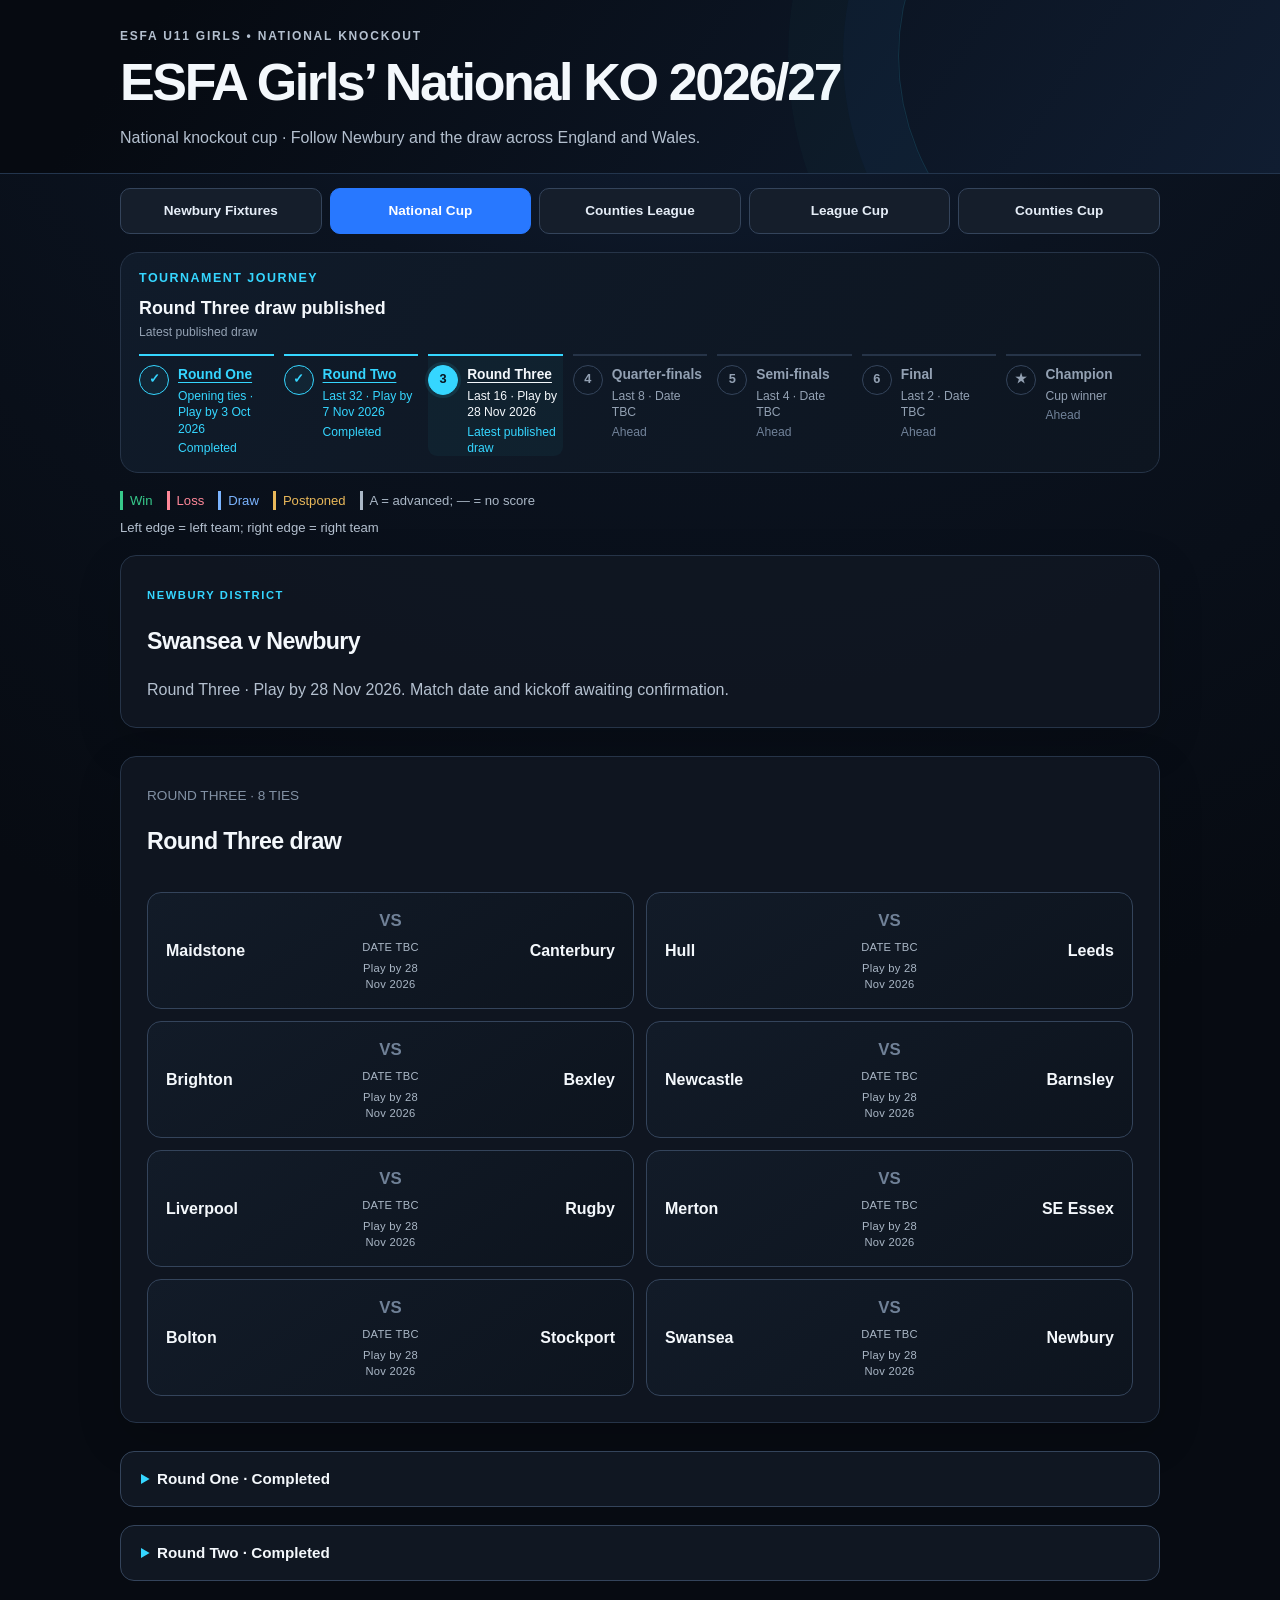
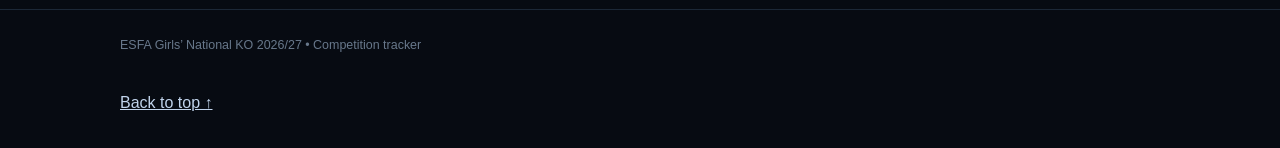
==== national-ko/index.html @ cac05b3e "Simplify competition navigation and prioritise current Newbury matches" ====
<!doctype html>
<html lang="en"><head><meta charset="utf-8"><meta name="viewport" content="width=device-width,initial-scale=1">
<title>ESFA Girls’ National KO 2026/27 — Competition Tracker</title><link rel="stylesheet" href="../styles.css?v=20261121-matched-score-font"><style>
.round-fixture{display:block!important}
.round-fixture .match-teams{display:grid;grid-template-columns:1fr 74px 1fr;align-items:center;gap:8px;min-height:64px}
.round-fixture .mid small{display:block}
.round-fixture .match-date{margin-top:5px;color:#93a1b3}
@media(max-width:700px){.round-fixture .match-teams{grid-template-columns:1fr 70px 1fr}}
</style>
<style>@media(max-width:650px){.competition-nav{grid-template-columns:repeat(2,minmax(0,1fr))!important}.competition-nav a{font-size:.78rem!important;padding:11px 5px!important}}</style><link rel="stylesheet" href="../competition-progress.css?v=20261121-highlight"><script defer src="../competition-progress.js?v=20261121-round-dates"></script><link rel="stylesheet" href="../match-outcomes.css?v=20261121-white-edges"><script src="../match-outcomes.js?v=20261121-white-edges"></script><link rel="stylesheet" href="../usability.css?v=20261121"><script defer src="../usability.js?v=20261121"></script></head>
<body id="top"><a class="skip-link" href="#main-content">Skip to content</a><header class="hero"><div class="wrap"><p class="eyebrow">ESFA U11 GIRLS • NATIONAL KNOCKOUT</p><h1>ESFA Girls’ National KO 2026/27</h1><p>National knockout cup · Follow Newbury and the draw across England and Wales.</p></div></header>
<nav class="competition-nav" aria-label="Main navigation"><a href="../newbury-fixtures/">Newbury Fixtures</a><a href="../national-ko/" aria-current="page">National Cup</a><a href="../southern-counties-league/">Counties League</a><a href="../southern-counties-league-cup/">League Cup</a><a href="../southern-counties-cup/">Counties Cup</a></nav>
<main class="wrap" id="main-content"><section class="competition-progress" data-competition-progress="national" data-progress-feed="../data.json" aria-label="Competition progress"><h2>Tournament journey</h2><p class="progress-summary">Loading…</p></section><div class="outcome-key" aria-label="Result colours"><span class="key-win">Win</span><span class="key-loss">Loss</span><span class="key-draw">Draw</span><span class="key-postponed">Postponed</span><span>A = advanced; — = no score</span><span class="key-explanation">Left edge = left team; right edge = right team</span></div><section class="model newbury-summary"><span class="kicker">NEWBURY DISTRICT</span><h2 id="newbury-national-match">Newbury’s cup route</h2><p id="newbury-national-detail">Loading the latest draw…</p></section><section id="round-3" class="model round-three"><div class="section-title"><div><span class="section-kicker">ROUND THREE · 8 TIES</span><h2>Round Three draw</h2></div></div><div id="round3" class="fixtures"></div></section><details class="archive-round" id="round-1"><summary>Round One · Completed</summary><section class="round-one model"><div class="section-title stacked-heading" style="display:flex;flex-direction:column;align-items:flex-start;justify-content:flex-start;gap:0;margin-bottom:18px"><span class="section-kicker" style="display:block;align-self:flex-start;padding:0;color:#35d6ff;font-size:.7rem;font-weight:800;letter-spacing:.14em;text-transform:uppercase;line-height:1.4">ROUND ONE · 13 TIES</span><h2 style="display:block;align-self:flex-start;text-align:left;width:100%;margin:8px 0 0;line-height:1.2">Round One fixtures & results</h2></div><div id="fixtures" class="fixtures"></div><div class="round-byes"><span class="kicker">ROUND ONE BYES</span><p><strong>19 teams</strong> received a Round One bye and progressed directly to Round Two.</p></div></section></details><details class="archive-round" id="round-2"><summary>Round Two · Completed</summary><section class="round-two model"><div class="section-title stacked-heading" style="display:flex;flex-direction:column;align-items:flex-start;justify-content:flex-start;gap:0;margin-bottom:18px"><span class="section-kicker" style="display:block;align-self:flex-start;padding:0;color:#35d6ff;font-size:.7rem;font-weight:800;letter-spacing:.14em;text-transform:uppercase;line-height:1.4">ROUND TWO · 16 TIES</span><h2 style="display:block;align-self:flex-start;text-align:left;width:100%;margin:8px 0 0;line-height:1.2">Round Two fixtures &amp; results</h2></div><div class="fixtures" id="round2"></div></section></details></main><footer><div class="wrap">ESFA Girls’ National KO 2026/27 • Competition tracker</div></footer><div class="wrap back-top"><a href="#top">Back to top ↑</a></div>
<script>
fetch('../data.json?v=20261121-awards').then(r=>{if(!r.ok)throw Error('Unable to load National KO data');return r.json()}).then(d=>{
 const f=document.getElementById('fixtures');
 const routeRounds=[{name:'Round Three',ties:d.round3,key:'round3'},{name:'Round Two',ties:d.round2,key:'round2'}];
 const route=routeRounds.map(round=>({...round,tie:round.ties.find(t=>t[1]==='Newbury'||t[2]==='Newbury')})).find(round=>round.tie);
 if(route){
  document.getElementById('newbury-national-match').textContent=route.tie[1]+' v '+route.tie[2];
  const deadline=d.round_dates?.[route.key]?.playBy;
  const date=deadline?new Intl.DateTimeFormat('en-GB',{day:'numeric',month:'short',year:'numeric',timeZone:'UTC'}).format(new Date(deadline+'T12:00:00Z')):null;
  document.getElementById('newbury-national-detail').textContent=route.name+(date?' · Play by '+date:'')+'. '+(route.tie[3]!==null||route.tie[5]?.winner?'Result shown below.':'Match date and kickoff awaiting confirmation.');
 }

 const advanceScore=(home,away,winner)=>'<strong class="score advancement-score" aria-label="'+winner+' advanced"><span class="'+(winner===home?'advanced-team':'no-score')+'">'+(winner===home?'A':'—')+'</span><span class="'+(winner===away?'advanced-team':'no-score')+'">'+(winner===away?'A':'—')+'</span></strong>';
 const awardLabel=(type,basis)=>basis==='assumed'||type==='assumed_awarded'?'ASSUMED AWARDED':type==='forfeit'?'FORFEIT':'AWARDED';
 d.fixtures.forEach(m=>{
 const card=document.createElement('div'),meta=m[6]??{},scored=m[4]==='Complete';
 card.className='fixture'+(scored||meta.winner?' complete':'');
 card.title=meta.winner?awardLabel(meta.resultType,meta.awardBasis):'';
 const outcome=MatchOutcome.classify(m[0],m[1],scored?m[2]:null,scored?m[3]:null,meta.winner);
 MatchOutcome.decorate(card,outcome);
 const status=scored?'FINAL':meta.winner?'':'RESULT PENDING';
 card.innerHTML=MatchOutcome.team(m[0],outcome.home,'home')+'<span class="mid">'+(meta.winner&&!scored?advanceScore(m[0],m[1],meta.winner):'<strong class="'+(scored?'score':'vs')+'">'+(scored?m[2]+'–'+m[3]:'VS')+'</strong>')+'<small>'+[m[5],status].filter(Boolean).join(' · ')+'</small></span>'+MatchOutcome.team(m[1],outcome.away,'away');
 f.appendChild(card);
 });

 const roundTwoLabels=Object.fromEntries(d.round2.map(([tie,home,away])=>[tie,'Winner of '+home+' v '+away]));
 function renderRound(id, ties) {
  const list=document.getElementById(id);
  for(const [tie,home,away,homeScore,awayScore, {winner,detail,resultType,awardBasis}={}] of ties){
   const card=document.createElement('div');
   const complete=homeScore!==null;
   const bye=away==='Bye';
   const status=complete?'FINAL':winner?'':bye?'BYE':detail&&id==='round2'?'RESULT PENDING':'DATE TBC';
   card.className='fixture round-fixture'+(complete||winner||bye?' complete':'');
   card.title=winner?awardLabel(resultType??'assumed_awarded',awardBasis):'';
   const outcome=MatchOutcome.classify(home,away,complete?homeScore:null,complete?awayScore:null,winner??(bye?home:null));
   MatchOutcome.decorate(card,outcome);
   card.innerHTML='<div class="match-teams">'+MatchOutcome.team(roundTwoLabels[home]??home,outcome.home,'home')+
    '<span class="mid">'+(!complete&&(winner||bye)?advanceScore(home,away,winner??home):'<strong class="'+(complete?'score':'vs')+'">'+(complete?homeScore+'–'+awayScore:'VS')+'</strong>')+'<small>'+status+'</small>'+(detail&&!winner&&!bye?'<small class="match-date">'+detail+'</small>':'')+'</span>'+
    MatchOutcome.team(roundTwoLabels[away]??away,outcome.away,'away')+'</div>'+
    '';
   list.appendChild(card);
  }
 }
 renderRound('round2',d.round2);
 renderRound('round3',d.round3);
}).catch(error=>{document.getElementById('round2').textContent=error.message});
</script></body></html>
---- styles.css ----
:root{--bg:#070b12;--panel:#101722;--panel2:#151e2b;--line:#263448;--text:#f4f8fc;--muted:#93a1b3;--blue:#2878ff;--cyan:#35d6ff;--green:#37c98b}*{box-sizing:border-box}html{scroll-behavior:smooth}body{margin:0;background:radial-gradient(circle at 55% -15%,#162a49 0,#0b1320 28%,var(--bg) 62%);color:var(--text);font-family:Inter,ui-sans-serif,-apple-system,BlinkMacSystemFont,"Segoe UI",Arial,sans-serif;line-height:1.45}.wrap{max-width:1080px;margin:auto;padding:0 20px}.hero{position:relative;overflow:hidden;background:linear-gradient(125deg,#060a11 12%,#101d31 100%);border-bottom:1px solid #23354d;padding:52px 0 46px}.hero:after{content:"";position:absolute;right:-110px;top:-190px;width:490px;height:490px;border:1px solid rgba(53,214,255,.15);border-radius:50%;box-shadow:0 0 0 55px rgba(40,120,255,.035),0 0 0 110px rgba(53,214,255,.018)}.eyebrow,.tag{color:var(--cyan);font-size:.76rem;font-weight:850;letter-spacing:.15em}.hero h1{max-width:820px;font-size:clamp(2.4rem,6.5vw,4.8rem);line-height:1.02;letter-spacing:-.045em;margin:.16em 0}.hero p{color:#b4c0cf;font-size:1.05rem;margin-bottom:0}main{padding-top:24px}section{margin:0 0 28px}.stat-strip{display:grid;grid-template-columns:repeat(4,1fr);background:linear-gradient(135deg,#111a27,#0c131d);border:1px solid var(--line);border-radius:15px;overflow:hidden;box-shadow:0 16px 45px rgba(0,0,0,.2)}.stat{padding:20px 22px;border-right:1px solid var(--line)}.stat:last-child{border-right:0}.stat strong{display:block;font-size:1.65rem;line-height:1;color:#fff;letter-spacing:-.035em}.stat span{display:block;margin-top:7px;color:#8291a4;font-size:.7rem;text-transform:uppercase;letter-spacing:.09em}.journey{background:rgba(16,23,34,.9);border:1px solid var(--line);border-radius:16px;padding:18px 20px;box-shadow:0 16px 45px rgba(0,0,0,.16)}.journey-head{display:flex;justify-content:space-between;align-items:center;margin-bottom:16px}.journey-head span{font-size:.7rem;letter-spacing:.14em;font-weight:800;color:var(--cyan)}.journey-head small{color:var(--muted)}.stages{display:flex;align-items:center;justify-content:space-between}.stages i{height:1px;background:#2b3a4e;flex:1;min-width:8px}.stage{text-align:center;color:#6f7f92;min-width:48px}.stage strong{display:grid;place-items:center;margin:auto;width:42px;height:42px;border:1px solid #304159;border-radius:50%;font-size:.92rem;background:#0a1019}.stage span{display:block;margin-top:6px;font-size:.67rem;text-transform:uppercase;letter-spacing:.05em}.stage.active strong{border-color:var(--cyan);color:#fff;background:rgba(40,120,255,.18);box-shadow:0 0 24px rgba(53,214,255,.13)}.stage.active span,.stage.trophy strong{color:var(--cyan)}.model,.sources{background:rgba(16,23,34,.92);border:1px solid var(--line);border-radius:16px;padding:26px;box-shadow:0 15px 40px rgba(0,0,0,.14)}.section-title{display:flex;align-items:end;justify-content:space-between;gap:16px}.section-title h2,.model h2,.sources h2{letter-spacing:-.025em}.section-title span{color:#8291a4;font-size:.85rem}.muted{color:#aab7c6;max-width:800px}.bars{display:grid;gap:7px;margin-top:22px}.bar{display:grid;grid-template-columns:28px minmax(125px,180px) 1fr 62px;gap:11px;align-items:center;font-size:.84rem;min-height:25px}.bar-rank{color:#647489;text-align:right;font-variant-numeric:tabular-nums}.bar-team{white-space:nowrap;overflow:hidden;text-overflow:ellipsis;font-weight:600}.track{height:12px;background:#202c3c;border-radius:999px;overflow:hidden}.fill{display:block!important;height:100%;background:linear-gradient(90deg,var(--blue),var(--cyan))!important;border-radius:999px;min-width:3px;box-shadow:0 0 12px rgba(53,214,255,.18)}.bar strong{text-align:right;font-variant-numeric:tabular-nums}.note{color:#7e8da0;font-size:.78rem;margin-top:18px;padding-top:14px;border-top:1px solid #233044}.fixtures{display:grid;grid-template-columns:repeat(2,minmax(0,1fr));gap:12px}.fixture{display:grid;grid-template-columns:1fr 74px 1fr;align-items:center;gap:8px;min-height:94px;padding:16px 18px;background:linear-gradient(145deg,#121b28,#0d141e);border:1px solid var(--line);border-radius:14px;transition:transform .2s,border-color .2s}.fixture:hover{transform:translateY(-2px);border-color:#3b526d}.fixture.complete{border-color:rgba(55,201,139,.55)}.team{font-weight:700;line-height:1.2}.team.away{text-align:right}.mid{text-align:center}.mid strong{display:block;color:var(--green);font-size:1.05rem}.mid small{display:block;margin-top:5px;color:#657589;font-size:.56rem;letter-spacing:.09em}.vs{color:#708197!important}.score{font-size:1.25rem!important}.table-wrap{overflow:auto;border:1px solid var(--line);border-radius:14px;background:#0d141e}table{border-collapse:collapse;width:100%;min-width:760px}th,td{padding:12px 14px;text-align:left;border-bottom:1px solid #1f2a39}th{background:#121b28;color:#8fa0b4;font-size:.68rem;text-transform:uppercase;letter-spacing:.08em;position:sticky;top:0}td{font-size:.86rem}tbody tr:hover{background:#121c29}td:last-child{font-variant-numeric:tabular-nums}.sources p{color:#a5b2c1;font-size:.9rem}.sources strong{color:#fff}footer{border-top:1px solid #1c2837;color:#68788b;padding:26px 0;margin-top:46px;font-size:.78rem}@media(max-width:700px){.wrap{padding:0 15px}.hero{padding:36px 0 32px}.hero h1{font-size:2.65rem}.hero p{font-size:.94rem}.stat-strip{grid-template-columns:repeat(2,1fr)}.stat{padding:16px 18px;border-bottom:1px solid var(--line)}.stat:nth-child(2){border-right:0}.stat:nth-child(3),.stat:nth-child(4){border-bottom:0}.stat strong{font-size:1.35rem}.journey{padding:15px 12px}.journey-head small{display:none}.stage{min-width:34px}.stage strong{width:34px;height:34px;font-size:.76rem}.stage span{font-size:.52rem}.stages i{min-width:3px}.model{padding:18px 14px}.bars{gap:9px}.bar{grid-template-columns:20px 88px minmax(70px,1fr) 50px;gap:6px;font-size:.72rem;min-height:22px}.track{height:10px}.fixtures{grid-template-columns:1fr}.fixture{min-height:86px;padding:14px 12px;grid-template-columns:1fr 66px 1fr}.section-title{align-items:flex-start}.section-title h2{margin-top:0;font-size:1.55rem}.section-title span{padding-top:5px;font-size:.72rem}.sources{padding:20px 17px}}.insight{background:linear-gradient(145deg,rgba(17,28,43,.96),rgba(12,19,29,.96));border:1px solid var(--line);border-radius:16px;padding:26px;box-shadow:0 15px 40px rgba(0,0,0,.14)}.insight-head{max-width:820px}.kicker{color:var(--cyan);font-size:.7rem;font-weight:800;letter-spacing:.14em}.insight h2{margin:.35rem 0 .45rem;font-size:1.7rem;letter-spacing:-.025em}.insight-head p,.insight article p{color:#aab7c6}.leaders{display:grid;grid-template-columns:repeat(3,1fr);gap:12px;margin-top:20px}.leaders article{background:#0c141f;border:1px solid #26364a;border-radius:13px;padding:17px}.leader-top{display:grid;grid-template-columns:auto 1fr auto;align-items:center;gap:9px;padding-bottom:12px;border-bottom:1px solid #223044}.leader-top .rank{color:#62758b;font-size:.72rem}.leader-top strong{font-size:1.02rem}.leader-top b{color:var(--cyan);font-size:.92rem}.leaders article p{font-size:.82rem;line-height:1.55;margin:12px 0 0}.leaders article p strong{color:#eaf5ff}.insight-note{margin:18px 0 0;padding-top:14px;border-top:1px solid #233044;color:#7e8da0!important;font-size:.78rem}.stage span{max-width:88px;margin-left:auto;margin-right:auto;line-height:1.15}.stages i{margin:0 3px}@media(max-width:700px){.journey{padding:18px 14px}.journey-head{margin-bottom:18px}.journey-head small{display:block;font-size:.68rem}.stages{display:grid;grid-template-columns:1fr;gap:0}.stages i{width:1px;height:16px;min-width:0;background:#2b3a4e;margin:0 0 0 18px}.stage{display:grid;grid-template-columns:38px 1fr;align-items:center;gap:12px;min-width:0;text-align:left}.stage strong{width:38px;height:38px;margin:0}.stage span{display:block;margin:0;max-width:none;font-size:.68rem;text-align:left;letter-spacing:.04em}.leaders{grid-template-columns:1fr}.insight{padding:20px 16px}.insight h2{font-size:1.45rem}.leaders article{padding:15px}.leader-top{grid-template-columns:30px 1fr auto}}.insight{background:linear-gradient(145deg,rgba(17,28,43,.96),rgba(12,19,29,.96));border:1px solid var(--line);border-radius:16px;padding:26px;box-shadow:0 15px 40px rgba(0,0,0,.14)}.insight-head{max-width:820px}.kicker{color:var(--cyan);font-size:.7rem;font-weight:800;letter-spacing:.14em}.insight h2{margin:.35rem 0 .45rem;font-size:1.7rem;letter-spacing:-.025em}.insight-head p,.leaders p{color:#aab7c6}.leaders{display:grid;grid-template-columns:repeat(3,1fr);gap:12px;margin-top:20px}.leaders article{background:#0c141f;border:1px solid #26364a;border-radius:13px;padding:17px}.leader-top{display:grid;grid-template-columns:30px 1fr auto;align-items:center;gap:8px;padding-bottom:12px;border-bottom:1px solid #223044}.leader-top span{color:#62758b;font-size:.72rem}.leader-top b{color:var(--cyan)}.leaders p{font-size:.82rem;line-height:1.55;margin:12px 0 0}.insight-note{margin:18px 0 0;padding-top:14px;border-top:1px solid #233044;color:#7e8da0!important;font-size:.78rem}.stage span{max-width:90px;margin-left:auto;margin-right:auto;line-height:1.15}@media(max-width:700px){.journey-head small{display:block;font-size:.68rem}.stages{display:grid;grid-template-columns:1fr}.stages i{width:1px;height:14px;min-width:0;margin:0 0 0 18px}.stage{display:grid;grid-template-columns:38px 1fr;align-items:center;gap:12px;min-width:0;text-align:left}.stage strong{width:38px;height:38px;margin:0}.stage span{margin:0;max-width:none;font-size:.68rem;text-align:left}.leaders{grid-template-columns:1fr}.insight{padding:20px 16px}.insight h2{font-size:1.45rem}}.update-status{display:grid;grid-template-columns:auto 1fr;gap:5px 18px;align-items:center;background:#0c141f;border:1px solid var(--line);border-radius:14px;padding:17px 20px}.update-status span{grid-row:1/3;color:var(--cyan);font-size:.66rem;font-weight:800;letter-spacing:.13em}.update-status strong{font-size:.88rem}.update-status p{margin:0;color:#7f8fa2;font-size:.76rem}@media(max-width:700px){.update-status{grid-template-columns:1fr;gap:6px;padding:16px}.update-status span{grid-row:auto}.update-status p{line-height:1.45}}
.stage.complete strong{border-color:var(--cyan)!important;color:#fff!important;background:rgba(40,120,255,.18)!important;box-shadow:0 0 24px rgba(53,214,255,.13)}.stage.complete span{color:var(--cyan)!important}

.eliminated{grid-column:1/-1;margin-top:10px;padding-top:15px;border-top:1px solid #233044;display:flex;flex-wrap:wrap;gap:8px 14px;align-items:center}.eliminated-label{width:100%;color:#657589;font-size:.6rem;font-weight:800;letter-spacing:.13em}.eliminated-team{display:flex;gap:6px;align-items:center;color:#657589;font-size:.7rem}.eliminated-team s{text-decoration-color:#657589}.eliminated-team strong{color:#657589;font-size:.68rem;font-weight:600}

.round-byes{margin-top:22px;padding:18px;border:1px solid var(--line);border-radius:14px;background:var(--panel)}.round-byes p{margin:7px 0 14px;color:var(--muted);font-size:.78rem}.bye-teams{display:flex;flex-wrap:wrap;gap:8px}.bye-team{padding:6px 9px;border:1px solid var(--line);border-radius:999px;background:var(--panel2);color:var(--muted);font-size:.68rem;font-weight:700}

/* Shared 2026/27 competition tracker visual system */
.competition-nav{margin-top:16px!important;margin-bottom:0!important}
.competition-nav a{font-family:inherit;line-height:1.35;min-height:48px;display:flex!important;align-items:center;justify-content:center}
main.wrap>section{margin-top:26px}
main.wrap>section.journey{margin-top:0}
main.wrap>section.model,main.wrap>section.fixtures.round-one,main.wrap>section.fixtures.round-two{background:rgba(16,23,34,.9);border:1px solid var(--line);border-radius:16px;padding:26px;box-shadow:0 16px 45px rgba(0,0,0,.16)}
.section-title.stacked-heading{display:flex;flex-direction:column;align-items:flex-start;justify-content:flex-start;gap:0;margin-bottom:18px}
.section-title.stacked-heading .section-kicker{display:block;padding:0;color:var(--cyan);font-size:.7rem;font-weight:800;letter-spacing:.14em;text-transform:uppercase;line-height:1.4}
.section-title.stacked-heading h2{display:block;align-self:flex-start;text-align:left;width:100%;margin:8px 0 0;line-height:1.2;font-size:1.55rem}
@media(max-width:700px){main.wrap>section{margin-top:20px}main.wrap>section.model,main.wrap>section.fixtures.round-one,main.wrap>section.fixtures.round-two{padding:20px 16px}.section-title.stacked-heading h2{font-size:1.45rem}.competition-nav a{font-size:.86rem!important}}

/* National KO fixture sections: heading above the full-width fixture list.
   The outer section previously inherited .fixtures grid, shrinking cards in landscape. */
main.wrap>section.fixtures.round-one,
main.wrap>section.fixtures.round-two{display:block}
main.wrap>section.fixtures.round-one>.section-title,
main.wrap>section.fixtures.round-two>.section-title{width:100%}
main.wrap>section.fixtures.round-one>#fixtures,
main.wrap>section.fixtures.round-two>#round2{display:grid;grid-template-columns:repeat(2,minmax(0,1fr));gap:12px;width:100%;min-width:0}
main.wrap>section.fixtures .fixture{min-width:0}
main.wrap>section.fixtures .forecast-fixture .match-teams{min-width:0;grid-template-columns:minmax(0,1fr) 90px minmax(0,1fr)}
main.wrap>section.fixtures .team{min-width:0;overflow-wrap:anywhere}
main.wrap>section.fixtures .mid{min-width:0}
main.wrap>section.fixtures .match-forecast{flex-wrap:wrap}
@media(max-width:900px){
 main.wrap>section.fixtures.round-one>#fixtures,
 main.wrap>section.fixtures.round-two>#round2{grid-template-columns:1fr}
}
@media(max-width:700px){
 main.wrap>section.fixtures .forecast-fixture .match-teams{grid-template-columns:minmax(0,1fr) 76px minmax(0,1fr)}
}

/* Awarded advancement occupies the same home/away positions as a score. */
.score.advancement-score{display:inline-grid;grid-template-columns:repeat(2,1.15em);gap:.25em;align-items:center;justify-content:center;letter-spacing:0}
.advancement-score .advanced-team{color:#37c98b!important;text-align:center!important}
.advancement-score .no-score{color:#718299!important;text-align:center!important}
.advancement-label{display:block;color:#37c98b!important;font-weight:750;font-size:.72rem!important;margin:4px 0}
.advancement-result{display:flex;flex-direction:column;align-items:center}
.cup-tie .advancement-result small{grid-column:auto}
---- competition-progress.css ----
.competition-progress{margin:24px 0;padding:22px;border:1px solid #263448;border-radius:18px;background:linear-gradient(130deg,#101b2a,#0d1520)}
.competition-progress h2{margin:0;color:#35d6ff;font-size:.78rem;letter-spacing:.12em;text-transform:uppercase}
.competition-progress .progress-summary{margin:9px 0 2px;color:#f4f8fc;font-size:1.12rem;font-weight:750}
.competition-progress .progress-mode{margin:0 0 18px;color:#93a1b3;font-size:.76rem}
.progress-stages{display:grid;grid-template-columns:repeat(auto-fit,minmax(110px,1fr));gap:12px;margin:0;padding:0;list-style:none}
.progress-stages li{display:flex;align-items:flex-start;gap:9px;min-width:0;padding-top:12px;border-top:2px solid #263448;color:#93a1b3}
.progress-marker{display:grid;place-items:center;flex:0 0 30px;height:30px;border:1px solid #34445b;border-radius:50%;font-weight:750;font-size:.8rem}
.progress-label{min-width:0}.progress-label strong{display:block;font-size:.82rem;overflow-wrap:anywhere}.progress-label small{display:block;margin-top:3px;font-size:.7rem;line-height:1.35}
.progress-stage-status{color:#718299}.progress-stages li.is-current{color:#f4f8fc;border-color:#35d6ff}.is-current .progress-marker{color:#35d6ff;border-color:#35d6ff;background:#132b40}.is-current .progress-stage-status{color:#35d6ff}.progress-stages li.is-earlier{border-color:#52647c}
@media(max-width:650px){.competition-progress{padding:18px;margin:20px 0}.progress-stages{grid-template-columns:repeat(2,minmax(0,1fr));gap:12px 16px}.competition-progress .progress-summary{font-size:1rem}.progress-label strong{font-size:.8rem}}

/* Keep passed stages visible while the current step remains strongest. */
.progress-stages li.is-earlier{color:#35d6ff;border-color:#35d6ff;border-top-style:dashed}
.is-earlier .progress-marker,.is-complete .progress-marker{color:#35d6ff;border-color:#35d6ff;background:rgba(53,214,255,.06)}
.is-earlier .progress-stage-status,.is-complete .progress-stage-status{color:#35d6ff}
.progress-stages li.is-complete{color:#35d6ff;border-color:#35d6ff;border-top-style:solid}
.progress-stages li.is-current{border-top-style:solid;background:rgba(53,214,255,.045);border-radius:0 0 9px 9px}
.is-current .progress-marker{background:#35d6ff;color:#071420;border-color:#35d6ff;box-shadow:0 0 0 3px rgba(53,214,255,.1)}
---- match-outcomes.css ----
:root{--outcome-win:#37c98b;--outcome-loss:#ff8899;--outcome-draw:#7bb4ff;--outcome-postponed:#e9b85a}
.outcome-team{display:block!important;min-width:0;overflow-wrap:normal;word-break:normal}
.outcome-team.away{text-align:right}.outcome-team.home{text-align:left}
.outcome-card{border-color:#34445b!important}
.outcome-card .team,.outcome-card .score,.outcome-card .advancement-score span,.match-row .match-teams,.match-row .match-status,.match-row .score,.match-row .advancement-score span{color:#f4f8fc!important}
.outcome-card.home-win{border-left:4px solid var(--outcome-win)!important}
.outcome-card.home-loss{border-left:4px solid var(--outcome-loss)!important}
.outcome-card.away-win{border-right:4px solid var(--outcome-win)!important}
.outcome-card.away-loss{border-right:4px solid var(--outcome-loss)!important}
.outcome-card.match-draw{border-left:4px solid var(--outcome-draw)!important;border-right:4px solid var(--outcome-draw)!important}
.match-row.outcome-win{border-left:4px solid var(--outcome-win)}
.match-row.outcome-loss{border-left:4px solid var(--outcome-loss)}
.match-row.outcome-draw{border-left:4px solid var(--outcome-draw)}
.match-row.outcome-postponed,.fixture.outcome-postponed{border-left:4px solid var(--outcome-postponed)!important}
.match-row.outcome-scheduled{border-left:3px solid #718299}
.match-row .outcome-label{color:#f4f8fc!important;font-weight:750}
.outcome-key{display:flex;flex-wrap:wrap;gap:8px 16px;margin:14px 0 20px;font-size:.76rem;color:#aab7c6}
.outcome-key span{border-left:3px solid currentColor;padding-left:7px}
.outcome-key .key-win{color:var(--outcome-win)}.outcome-key .key-loss{color:var(--outcome-loss)}.outcome-key .key-draw{color:var(--outcome-draw)}.outcome-key .key-postponed{color:var(--outcome-postponed)}
.cup-tie.outcome-card{padding-left:8px;padding-right:8px}
---- usability.css ----
/* Shared visitor-facing layout, loaded after each competition stylesheet. */
[hidden]{display:none!important}html{scroll-padding-top:24px}.hero{padding:28px 0 24px}.hero h1{font-size:clamp(2rem,4.6vw,3.25rem);max-width:1000px;line-height:1.08}.hero p{font-size:1rem;max-width:780px}.hero .eyebrow{font-size:.75rem;margin-top:0}.competition-nav{max-width:1080px;margin:14px auto!important;padding:0 20px;display:grid;grid-template-columns:repeat(5,minmax(0,1fr));gap:8px}.competition-nav a{display:flex;align-items:center;justify-content:center;text-align:center;min-height:46px;padding:10px 8px;border-radius:10px;text-decoration:none;font-weight:750;font-size:.85rem;color:#e5edf7;background:#151e2b;border:1px solid #34445b}.competition-nav a[aria-current]{color:white;background:#2878ff;border-color:#2878ff}main.wrap{padding-top:0}main.wrap>section{margin-top:18px}.competition-progress{padding:16px 18px;margin:18px 0}.competition-progress .progress-mode{margin-bottom:12px}.progress-label small{font-size:.76rem}.progress-label strong,.stage-link{font-size:.86rem}.stage-link{display:block;font-weight:750;color:inherit;text-decoration:underline;text-underline-offset:3px}.progress-stages{gap:10px}.progress-stages li{padding-top:9px}.model{padding:22px}.section-title h2,.model h2{font-size:1.45rem}.section-title{margin-bottom:14px}.fixture{min-width:0}.team{overflow-wrap:anywhere}.mid small{font-size:.7rem!important;letter-spacing:.025em!important;color:#aab7c6!important}.mid .score,.score.advancement-score{font-size:1.25rem!important;font-weight:750}.outcome-key{font-size:.82rem;gap:8px 14px;margin:14px 0 18px}.outcome-key .key-explanation{flex-basis:100%;border:0;padding:0;color:#b4c0cf}.page-jumps,.filter-controls{display:flex;flex-wrap:wrap;gap:8px;margin:14px 0 18px}.page-jumps a,.filter-controls button{font:inherit;font-size:.87rem;min-height:42px;padding:9px 14px;border:1px solid #41526b;border-radius:9px;background:#151e2b;color:#f4f8fc;text-decoration:none;cursor:pointer}.filter-controls button[aria-pressed=true]{background:#2878ff;border-color:#2878ff}.archive-round{margin:18px 0;border:1px solid #34445b;border-radius:14px;background:#101722}.archive-round>summary{padding:16px 20px}.archive-round>section{border:0!important;box-shadow:none!important;background:transparent!important;margin:0!important}.archive-round .round-one,.archive-round .round-two{display:block!important}details summary{cursor:pointer;color:#f4f8fc;font-size:.95rem;font-weight:750;min-height:44px;padding:10px 0}details summary::marker{color:#35d6ff}.finals-highlight{padding:14px;border-left:3px solid #35d6ff;background:#132334;line-height:1.65}.newbury-summary p{margin-bottom:0;color:#b4c0cf}.back-top{padding-bottom:24px}.back-top a{display:inline-block;color:#c1d4ec;padding:10px 0}.skip-link{position:absolute;left:16px;top:-80px;padding:12px 18px;background:#fff;color:#071420;z-index:100}.skip-link:focus{top:12px}a:focus-visible,button:focus-visible,summary:focus-visible,[tabindex]:focus-visible{outline:3px solid #35d6ff;outline-offset:4px}.table-wrap{position:relative;isolation:isolate}.table-wrap th:nth-child(2),.table-wrap td:nth-child(2){position:sticky;left:0;z-index:1;background:#101b2a;min-width:145px}.table-wrap th:nth-child(2){z-index:3;background:#121b28}.table-wrap th:last-child,.table-wrap td:last-child{position:sticky;right:0;z-index:2;background:#101b2a}.table-wrap th:last-child{z-index:3;background:#121b28}.table-help{font-size:.82rem;color:#b4c0cf;margin:8px 0}.table-key{font-size:.78rem;color:#aab7c6}.match-meta{font-size:.75rem}.match-note,.match-time{font-size:.82rem}.match-status{font-size:.9rem}.match-date{font-size:.93rem}.group-label{font-size:.84rem}.stat span{font-size:.74rem}.model .muted{font-size:.94rem}.progress-stages li.is-current{box-shadow:none}footer{margin-top:28px}
@media(max-width:780px){.competition-nav{grid-template-columns:repeat(2,minmax(0,1fr))!important;padding:0 15px}.competition-nav a:first-child{grid-column:1/-1}.hero{padding:22px 0 20px}.hero h1{font-size:2rem}.hero p{font-size:.94rem}.competition-progress{padding:14px}.progress-stages{grid-template-columns:repeat(2,minmax(0,1fr))}.competition-progress .progress-summary{font-size:1rem}.model,main.wrap>section.model{padding:18px 14px}.section-title h2,.model h2{font-size:1.35rem}.stat{padding:14px}.stat strong{font-size:1.3rem}.table-wrap table{min-width:600px}.table-wrap th,.table-wrap td{padding:10px 8px}.table-wrap th:nth-child(2),.table-wrap td:nth-child(2){min-width:132px;max-width:160px}.match-row{grid-template-columns:minmax(0,1fr) 105px;gap:8px 10px}.match-row .match-date{grid-column:1/-1}.match-row .match-teams{font-size:.94rem}.match-meta{font-size:.72rem}.fixture:hover{transform:none}}
@media(prefers-reduced-motion:reduce){html{scroll-behavior:auto}.fixture{transition:none}}
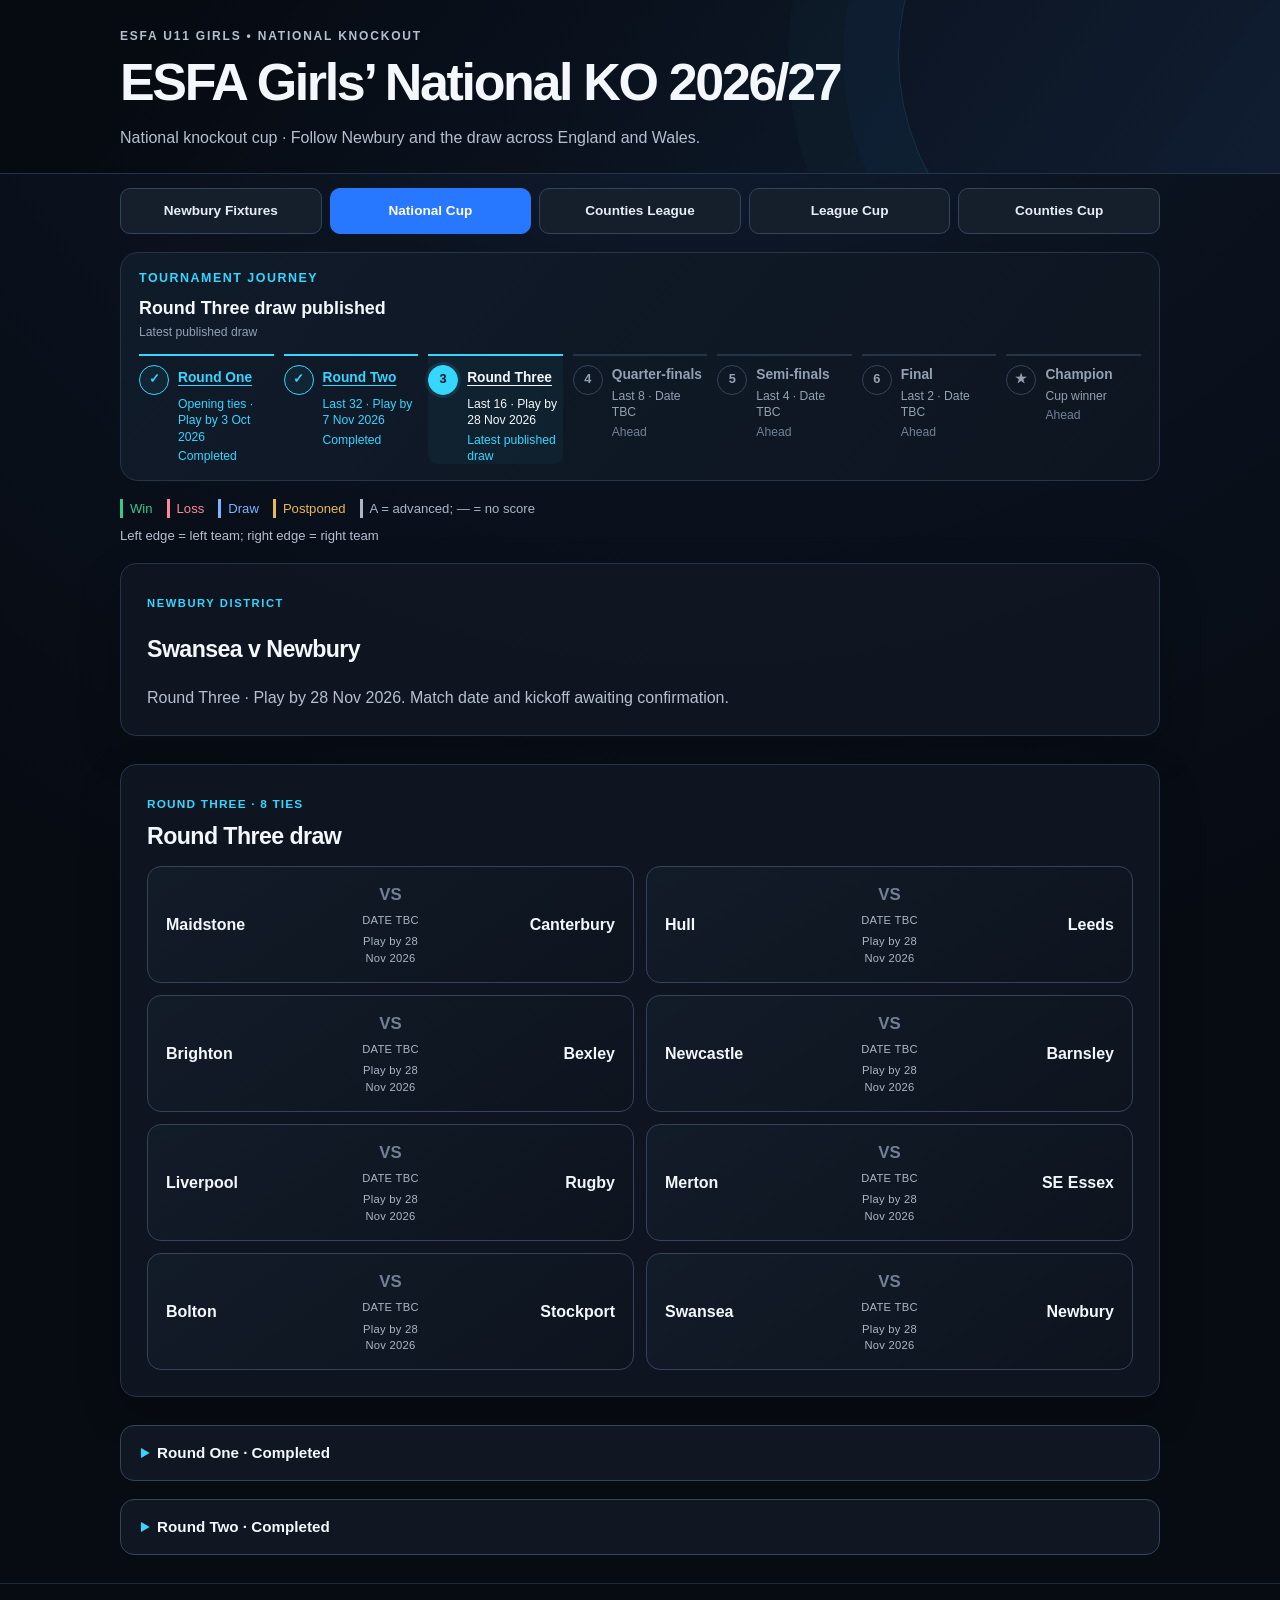
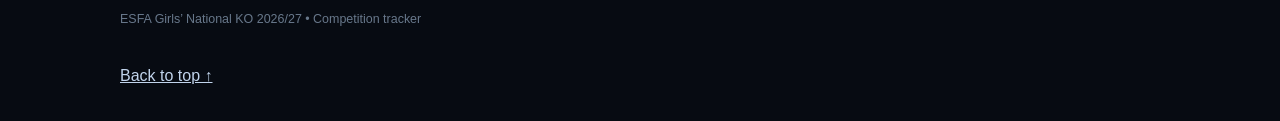
==== commit fe54619f: "Add near-term Newbury match summary and refine phone layouts" ====
--- a/national-ko/index.html
+++ b/national-ko/index.html
@@ -7,7 +7,7 @@
 .round-fixture .match-date{margin-top:5px;color:#93a1b3}
 @media(max-width:700px){.round-fixture .match-teams{grid-template-columns:1fr 70px 1fr}}
 </style>
-<style>@media(max-width:650px){.competition-nav{grid-template-columns:repeat(2,minmax(0,1fr))!important}.competition-nav a{font-size:.78rem!important;padding:11px 5px!important}}</style><link rel="stylesheet" href="../competition-progress.css?v=20261121-highlight"><script defer src="../competition-progress.js?v=20261121-round-dates"></script><link rel="stylesheet" href="../match-outcomes.css?v=20261121-white-edges"><script src="../match-outcomes.js?v=20261121-white-edges"></script><link rel="stylesheet" href="../usability.css?v=20261121"><script defer src="../usability.js?v=20261121"></script></head>
+<style>@media(max-width:650px){.competition-nav{grid-template-columns:repeat(2,minmax(0,1fr))!important}.competition-nav a{font-size:.78rem!important;padding:11px 5px!important}}</style><link rel="stylesheet" href="../competition-progress.css?v=20261121-highlight"><script defer src="../competition-progress.js?v=20261121-usability"></script><link rel="stylesheet" href="../match-outcomes.css?v=20261121-white-edges"><script src="../match-outcomes.js?v=20261121-white-edges"></script><link rel="stylesheet" href="../usability.css?v=20261121-mobile"><script defer src="../usability.js?v=20261121"></script></head>
 <body id="top"><a class="skip-link" href="#main-content">Skip to content</a><header class="hero"><div class="wrap"><p class="eyebrow">ESFA U11 GIRLS • NATIONAL KNOCKOUT</p><h1>ESFA Girls’ National KO 2026/27</h1><p>National knockout cup · Follow Newbury and the draw across England and Wales.</p></div></header>
 <nav class="competition-nav" aria-label="Main navigation"><a href="../newbury-fixtures/">Newbury Fixtures</a><a href="../national-ko/" aria-current="page">National Cup</a><a href="../southern-counties-league/">Counties League</a><a href="../southern-counties-league-cup/">League Cup</a><a href="../southern-counties-cup/">Counties Cup</a></nav>
 <main class="wrap" id="main-content"><section class="competition-progress" data-competition-progress="national" data-progress-feed="../data.json" aria-label="Competition progress"><h2>Tournament journey</h2><p class="progress-summary">Loading…</p></section><div class="outcome-key" aria-label="Result colours"><span class="key-win">Win</span><span class="key-loss">Loss</span><span class="key-draw">Draw</span><span class="key-postponed">Postponed</span><span>A = advanced; — = no score</span><span class="key-explanation">Left edge = left team; right edge = right team</span></div><section class="model newbury-summary"><span class="kicker">NEWBURY DISTRICT</span><h2 id="newbury-national-match">Newbury’s cup route</h2><p id="newbury-national-detail">Loading the latest draw…</p></section><section id="round-3" class="model round-three"><div class="section-title"><div><span class="section-kicker">ROUND THREE · 8 TIES</span><h2>Round Three draw</h2></div></div><div id="round3" class="fixtures"></div></section><details class="archive-round" id="round-1"><summary>Round One · Completed</summary><section class="round-one model"><div class="section-title stacked-heading" style="display:flex;flex-direction:column;align-items:flex-start;justify-content:flex-start;gap:0;margin-bottom:18px"><span class="section-kicker" style="display:block;align-self:flex-start;padding:0;color:#35d6ff;font-size:.7rem;font-weight:800;letter-spacing:.14em;text-transform:uppercase;line-height:1.4">ROUND ONE · 13 TIES</span><h2 style="display:block;align-self:flex-start;text-align:left;width:100%;margin:8px 0 0;line-height:1.2">Round One fixtures & results</h2></div><div id="fixtures" class="fixtures"></div><div class="round-byes"><span class="kicker">ROUND ONE BYES</span><p><strong>19 teams</strong> received a Round One bye and progressed directly to Round Two.</p></div></section></details><details class="archive-round" id="round-2"><summary>Round Two · Completed</summary><section class="round-two model"><div class="section-title stacked-heading" style="display:flex;flex-direction:column;align-items:flex-start;justify-content:flex-start;gap:0;margin-bottom:18px"><span class="section-kicker" style="display:block;align-self:flex-start;padding:0;color:#35d6ff;font-size:.7rem;font-weight:800;letter-spacing:.14em;text-transform:uppercase;line-height:1.4">ROUND TWO · 16 TIES</span><h2 style="display:block;align-self:flex-start;text-align:left;width:100%;margin:8px 0 0;line-height:1.2">Round Two fixtures &amp; results</h2></div><div class="fixtures" id="round2"></div></section></details></main><footer><div class="wrap">ESFA Girls’ National KO 2026/27 • Competition tracker</div></footer><div class="wrap back-top"><a href="#top">Back to top ↑</a></div>
@@ -32,7 +32,7 @@
  const outcome=MatchOutcome.classify(m[0],m[1],scored?m[2]:null,scored?m[3]:null,meta.winner);
  MatchOutcome.decorate(card,outcome);
  const status=scored?'FINAL':meta.winner?'':'RESULT PENDING';
- card.innerHTML=MatchOutcome.team(m[0],outcome.home,'home')+'<span class="mid">'+(meta.winner&&!scored?advanceScore(m[0],m[1],meta.winner):'<strong class="'+(scored?'score':'vs')+'">'+(scored?m[2]+'–'+m[3]:'VS')+'</strong>')+'<small>'+[m[5],status].filter(Boolean).join(' · ')+'</small></span>'+MatchOutcome.team(m[1],outcome.away,'away');
+ card.innerHTML=MatchOutcome.team(m[0],outcome.home,'home')+'<span class="mid">'+(meta.winner&&!scored?advanceScore(m[0],m[1],meta.winner):'<strong class="'+(scored?'score':'vs')+'">'+(scored?m[2]+'–'+m[3]:'VS')+'</strong>')+'<small>'+status+'</small></span>'+MatchOutcome.team(m[1],outcome.away,'away');
  f.appendChild(card);
  });
 
--- a/usability.css
+++ b/usability.css
@@ -2,3 +2,7 @@
 [hidden]{display:none!important}html{scroll-padding-top:24px}.hero{padding:28px 0 24px}.hero h1{font-size:clamp(2rem,4.6vw,3.25rem);max-width:1000px;line-height:1.08}.hero p{font-size:1rem;max-width:780px}.hero .eyebrow{font-size:.75rem;margin-top:0}.competition-nav{max-width:1080px;margin:14px auto!important;padding:0 20px;display:grid;grid-template-columns:repeat(5,minmax(0,1fr));gap:8px}.competition-nav a{display:flex;align-items:center;justify-content:center;text-align:center;min-height:46px;padding:10px 8px;border-radius:10px;text-decoration:none;font-weight:750;font-size:.85rem;color:#e5edf7;background:#151e2b;border:1px solid #34445b}.competition-nav a[aria-current]{color:white;background:#2878ff;border-color:#2878ff}main.wrap{padding-top:0}main.wrap>section{margin-top:18px}.competition-progress{padding:16px 18px;margin:18px 0}.competition-progress .progress-mode{margin-bottom:12px}.progress-label small{font-size:.76rem}.progress-label strong,.stage-link{font-size:.86rem}.stage-link{display:block;font-weight:750;color:inherit;text-decoration:underline;text-underline-offset:3px}.progress-stages{gap:10px}.progress-stages li{padding-top:9px}.model{padding:22px}.section-title h2,.model h2{font-size:1.45rem}.section-title{margin-bottom:14px}.fixture{min-width:0}.team{overflow-wrap:anywhere}.mid small{font-size:.7rem!important;letter-spacing:.025em!important;color:#aab7c6!important}.mid .score,.score.advancement-score{font-size:1.25rem!important;font-weight:750}.outcome-key{font-size:.82rem;gap:8px 14px;margin:14px 0 18px}.outcome-key .key-explanation{flex-basis:100%;border:0;padding:0;color:#b4c0cf}.page-jumps,.filter-controls{display:flex;flex-wrap:wrap;gap:8px;margin:14px 0 18px}.page-jumps a,.filter-controls button{font:inherit;font-size:.87rem;min-height:42px;padding:9px 14px;border:1px solid #41526b;border-radius:9px;background:#151e2b;color:#f4f8fc;text-decoration:none;cursor:pointer}.filter-controls button[aria-pressed=true]{background:#2878ff;border-color:#2878ff}.archive-round{margin:18px 0;border:1px solid #34445b;border-radius:14px;background:#101722}.archive-round>summary{padding:16px 20px}.archive-round>section{border:0!important;box-shadow:none!important;background:transparent!important;margin:0!important}.archive-round .round-one,.archive-round .round-two{display:block!important}details summary{cursor:pointer;color:#f4f8fc;font-size:.95rem;font-weight:750;min-height:44px;padding:10px 0}details summary::marker{color:#35d6ff}.finals-highlight{padding:14px;border-left:3px solid #35d6ff;background:#132334;line-height:1.65}.newbury-summary p{margin-bottom:0;color:#b4c0cf}.back-top{padding-bottom:24px}.back-top a{display:inline-block;color:#c1d4ec;padding:10px 0}.skip-link{position:absolute;left:16px;top:-80px;padding:12px 18px;background:#fff;color:#071420;z-index:100}.skip-link:focus{top:12px}a:focus-visible,button:focus-visible,summary:focus-visible,[tabindex]:focus-visible{outline:3px solid #35d6ff;outline-offset:4px}.table-wrap{position:relative;isolation:isolate}.table-wrap th:nth-child(2),.table-wrap td:nth-child(2){position:sticky;left:0;z-index:1;background:#101b2a;min-width:145px}.table-wrap th:nth-child(2){z-index:3;background:#121b28}.table-wrap th:last-child,.table-wrap td:last-child{position:sticky;right:0;z-index:2;background:#101b2a}.table-wrap th:last-child{z-index:3;background:#121b28}.table-help{font-size:.82rem;color:#b4c0cf;margin:8px 0}.table-key{font-size:.78rem;color:#aab7c6}.match-meta{font-size:.75rem}.match-note,.match-time{font-size:.82rem}.match-status{font-size:.9rem}.match-date{font-size:.93rem}.group-label{font-size:.84rem}.stat span{font-size:.74rem}.model .muted{font-size:.94rem}.progress-stages li.is-current{box-shadow:none}footer{margin-top:28px}
 @media(max-width:780px){.competition-nav{grid-template-columns:repeat(2,minmax(0,1fr))!important;padding:0 15px}.competition-nav a:first-child{grid-column:1/-1}.hero{padding:22px 0 20px}.hero h1{font-size:2rem}.hero p{font-size:.94rem}.competition-progress{padding:14px}.progress-stages{grid-template-columns:repeat(2,minmax(0,1fr))}.competition-progress .progress-summary{font-size:1rem}.model,main.wrap>section.model{padding:18px 14px}.section-title h2,.model h2{font-size:1.35rem}.stat{padding:14px}.stat strong{font-size:1.3rem}.table-wrap table{min-width:600px}.table-wrap th,.table-wrap td{padding:10px 8px}.table-wrap th:nth-child(2),.table-wrap td:nth-child(2){min-width:132px;max-width:160px}.match-row{grid-template-columns:minmax(0,1fr) 105px;gap:8px 10px}.match-row .match-date{grid-column:1/-1}.match-row .match-teams{font-size:.94rem}.match-meta{font-size:.72rem}.fixture:hover{transform:none}}
 @media(prefers-reduced-motion:reduce){html{scroll-behavior:auto}.fixture{transition:none}}
+
+/* Phone usability pass: shorter headings, robust cards, and visible next matches. */
+.model .section-title{display:block;margin-bottom:12px}.model .section-title h2{margin:6px 0 0}.model .section-title .section-kicker{color:#35d6ff;font-size:.74rem;font-weight:800;letter-spacing:.1em}.next-matches-list{display:grid;grid-template-columns:repeat(3,minmax(0,1fr));gap:12px}.next-match{min-width:0;padding:12px 14px;border:1px solid #34445b;border-radius:10px;background:#101b2a}.next-match p{margin:0}.next-date{color:#c1d4ec;font-size:.84rem;font-weight:700}.next-match h3{font-size:1rem;line-height:1.3;margin:6px 0;color:#f4f8fc;overflow-wrap:anywhere}.next-competition{font-size:.78rem;line-height:1.4;color:#aab7c6}.fixture .team{hyphens:auto}.filter-controls button{min-height:44px}.stage-link{min-height:28px;padding:3px 0}.table-wrap{overscroll-behavior-x:contain}
+@media(max-width:650px){.hero h1{font-size:1.75rem}.hero{padding:18px 0}.hero p{line-height:1.45}.competition-nav a{min-height:44px!important;font-size:.82rem!important;padding:10px 5px!important}.next-matches-list{grid-template-columns:1fr;gap:8px}.next-match{padding:10px 12px}.next-match h3{margin:4px 0}.next-match .next-competition{font-size:.75rem}.next-matches{margin-top:14px!important}.match-row{grid-template-columns:minmax(0,1fr) 86px}.match-row .match-status{font-size:.82rem;overflow-wrap:anywhere}.fixture{grid-template-columns:minmax(0,1fr) 66px minmax(0,1fr)}.round-fixture .match-teams{grid-template-columns:minmax(0,1fr) 66px minmax(0,1fr)}.team{font-size:.92rem}.mid small{font-size:.7rem!important}.outcome-key{font-size:.8rem}.page-jumps a{min-height:44px}.table-wrap th:nth-child(2),.table-wrap td:nth-child(2){min-width:128px;max-width:145px}.table-help{line-height:1.45}}
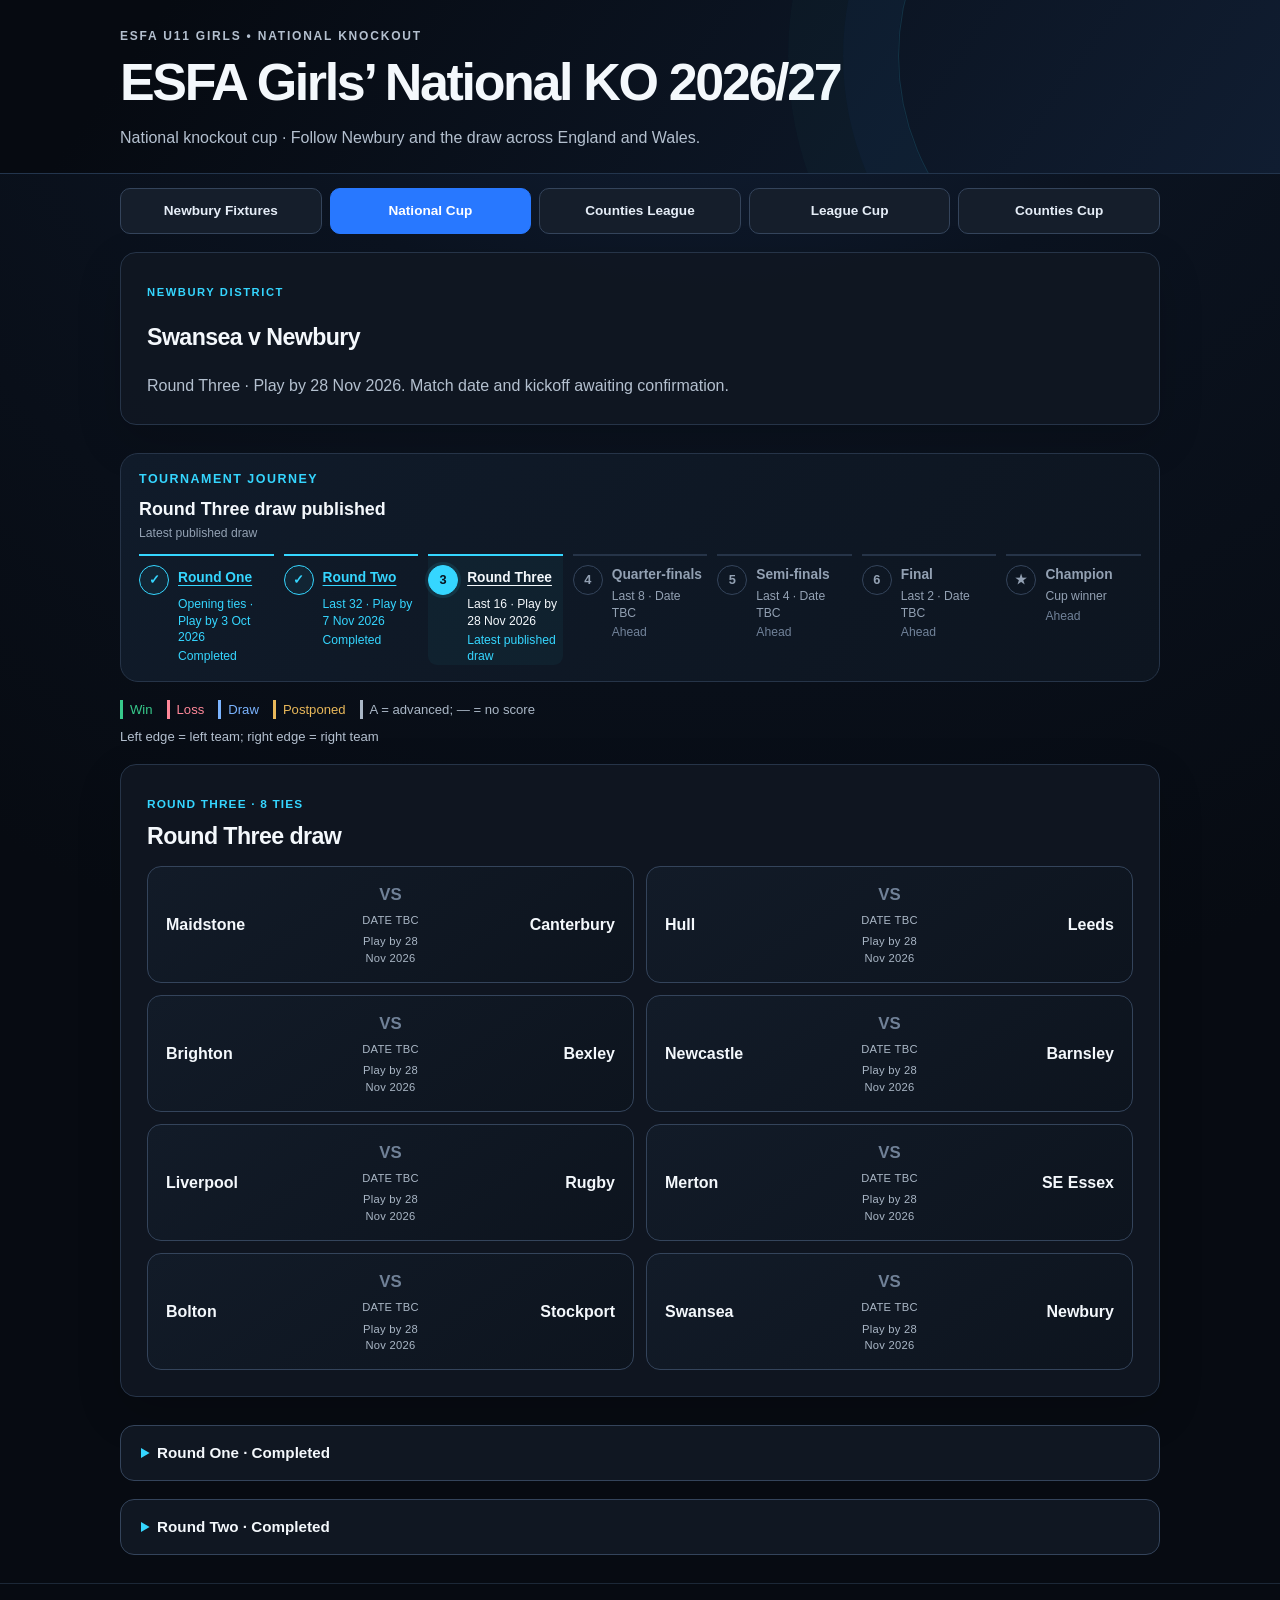
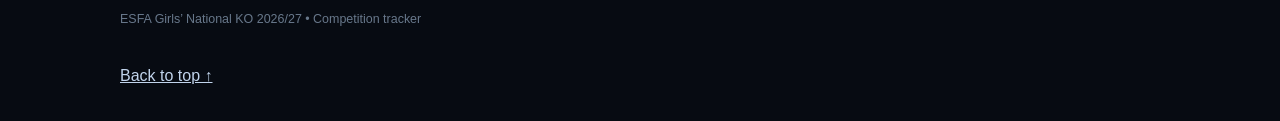
==== commit 3ee9037d: "Prioritise Newbury cup summaries and preserve played column on narrow tables" ====
--- a/national-ko/index.html
+++ b/national-ko/index.html
@@ -7,10 +7,10 @@
 .round-fixture .match-date{margin-top:5px;color:#93a1b3}
 @media(max-width:700px){.round-fixture .match-teams{grid-template-columns:1fr 70px 1fr}}
 </style>
-<style>@media(max-width:650px){.competition-nav{grid-template-columns:repeat(2,minmax(0,1fr))!important}.competition-nav a{font-size:.78rem!important;padding:11px 5px!important}}</style><link rel="stylesheet" href="../competition-progress.css?v=20261121-highlight"><script defer src="../competition-progress.js?v=20261121-usability"></script><link rel="stylesheet" href="../match-outcomes.css?v=20261121-white-edges"><script src="../match-outcomes.js?v=20261121-white-edges"></script><link rel="stylesheet" href="../usability.css?v=20261121-mobile"><script defer src="../usability.js?v=20261121"></script></head>
+<style>@media(max-width:650px){.competition-nav{grid-template-columns:repeat(2,minmax(0,1fr))!important}.competition-nav a{font-size:.78rem!important;padding:11px 5px!important}}</style><link rel="stylesheet" href="../competition-progress.css?v=20261121-highlight"><script defer src="../competition-progress.js?v=20261121-usability"></script><link rel="stylesheet" href="../match-outcomes.css?v=20261121-white-edges"><script src="../match-outcomes.js?v=20261121-white-edges"></script><link rel="stylesheet" href="../usability.css?v=20261121-mobile2"><script defer src="../usability.js?v=20261121"></script></head>
 <body id="top"><a class="skip-link" href="#main-content">Skip to content</a><header class="hero"><div class="wrap"><p class="eyebrow">ESFA U11 GIRLS • NATIONAL KNOCKOUT</p><h1>ESFA Girls’ National KO 2026/27</h1><p>National knockout cup · Follow Newbury and the draw across England and Wales.</p></div></header>
 <nav class="competition-nav" aria-label="Main navigation"><a href="../newbury-fixtures/">Newbury Fixtures</a><a href="../national-ko/" aria-current="page">National Cup</a><a href="../southern-counties-league/">Counties League</a><a href="../southern-counties-league-cup/">League Cup</a><a href="../southern-counties-cup/">Counties Cup</a></nav>
-<main class="wrap" id="main-content"><section class="competition-progress" data-competition-progress="national" data-progress-feed="../data.json" aria-label="Competition progress"><h2>Tournament journey</h2><p class="progress-summary">Loading…</p></section><div class="outcome-key" aria-label="Result colours"><span class="key-win">Win</span><span class="key-loss">Loss</span><span class="key-draw">Draw</span><span class="key-postponed">Postponed</span><span>A = advanced; — = no score</span><span class="key-explanation">Left edge = left team; right edge = right team</span></div><section class="model newbury-summary"><span class="kicker">NEWBURY DISTRICT</span><h2 id="newbury-national-match">Newbury’s cup route</h2><p id="newbury-national-detail">Loading the latest draw…</p></section><section id="round-3" class="model round-three"><div class="section-title"><div><span class="section-kicker">ROUND THREE · 8 TIES</span><h2>Round Three draw</h2></div></div><div id="round3" class="fixtures"></div></section><details class="archive-round" id="round-1"><summary>Round One · Completed</summary><section class="round-one model"><div class="section-title stacked-heading" style="display:flex;flex-direction:column;align-items:flex-start;justify-content:flex-start;gap:0;margin-bottom:18px"><span class="section-kicker" style="display:block;align-self:flex-start;padding:0;color:#35d6ff;font-size:.7rem;font-weight:800;letter-spacing:.14em;text-transform:uppercase;line-height:1.4">ROUND ONE · 13 TIES</span><h2 style="display:block;align-self:flex-start;text-align:left;width:100%;margin:8px 0 0;line-height:1.2">Round One fixtures & results</h2></div><div id="fixtures" class="fixtures"></div><div class="round-byes"><span class="kicker">ROUND ONE BYES</span><p><strong>19 teams</strong> received a Round One bye and progressed directly to Round Two.</p></div></section></details><details class="archive-round" id="round-2"><summary>Round Two · Completed</summary><section class="round-two model"><div class="section-title stacked-heading" style="display:flex;flex-direction:column;align-items:flex-start;justify-content:flex-start;gap:0;margin-bottom:18px"><span class="section-kicker" style="display:block;align-self:flex-start;padding:0;color:#35d6ff;font-size:.7rem;font-weight:800;letter-spacing:.14em;text-transform:uppercase;line-height:1.4">ROUND TWO · 16 TIES</span><h2 style="display:block;align-self:flex-start;text-align:left;width:100%;margin:8px 0 0;line-height:1.2">Round Two fixtures &amp; results</h2></div><div class="fixtures" id="round2"></div></section></details></main><footer><div class="wrap">ESFA Girls’ National KO 2026/27 • Competition tracker</div></footer><div class="wrap back-top"><a href="#top">Back to top ↑</a></div>
+<main class="wrap" id="main-content"><section class="model newbury-summary"><span class="kicker">NEWBURY DISTRICT</span><h2 id="newbury-national-match">Newbury’s cup route</h2><p id="newbury-national-detail">Loading the latest draw…</p></section><section class="competition-progress" data-competition-progress="national" data-progress-feed="../data.json" aria-label="Competition progress"><h2>Tournament journey</h2><p class="progress-summary">Loading…</p></section><div class="outcome-key" aria-label="Result colours"><span class="key-win">Win</span><span class="key-loss">Loss</span><span class="key-draw">Draw</span><span class="key-postponed">Postponed</span><span>A = advanced; — = no score</span><span class="key-explanation">Left edge = left team; right edge = right team</span></div><section id="round-3" class="model round-three"><div class="section-title"><div><span class="section-kicker">ROUND THREE · 8 TIES</span><h2>Round Three draw</h2></div></div><div id="round3" class="fixtures"></div></section><details class="archive-round" id="round-1"><summary>Round One · Completed</summary><section class="round-one model"><div class="section-title stacked-heading" style="display:flex;flex-direction:column;align-items:flex-start;justify-content:flex-start;gap:0;margin-bottom:18px"><span class="section-kicker" style="display:block;align-self:flex-start;padding:0;color:#35d6ff;font-size:.7rem;font-weight:800;letter-spacing:.14em;text-transform:uppercase;line-height:1.4">ROUND ONE · 13 TIES</span><h2 style="display:block;align-self:flex-start;text-align:left;width:100%;margin:8px 0 0;line-height:1.2">Round One fixtures & results</h2></div><div id="fixtures" class="fixtures"></div><div class="round-byes"><span class="kicker">ROUND ONE BYES</span><p><strong>19 teams</strong> received a Round One bye and progressed directly to Round Two.</p></div></section></details><details class="archive-round" id="round-2"><summary>Round Two · Completed</summary><section class="round-two model"><div class="section-title stacked-heading" style="display:flex;flex-direction:column;align-items:flex-start;justify-content:flex-start;gap:0;margin-bottom:18px"><span class="section-kicker" style="display:block;align-self:flex-start;padding:0;color:#35d6ff;font-size:.7rem;font-weight:800;letter-spacing:.14em;text-transform:uppercase;line-height:1.4">ROUND TWO · 16 TIES</span><h2 style="display:block;align-self:flex-start;text-align:left;width:100%;margin:8px 0 0;line-height:1.2">Round Two fixtures &amp; results</h2></div><div class="fixtures" id="round2"></div></section></details></main><footer><div class="wrap">ESFA Girls’ National KO 2026/27 • Competition tracker</div></footer><div class="wrap back-top"><a href="#top">Back to top ↑</a></div>
 <script>
 fetch('../data.json?v=20261121-awards').then(r=>{if(!r.ok)throw Error('Unable to load National KO data');return r.json()}).then(d=>{
  const f=document.getElementById('fixtures');
--- a/usability.css
+++ b/usability.css
@@ -6,3 +6,5 @@
 /* Phone usability pass: shorter headings, robust cards, and visible next matches. */
 .model .section-title{display:block;margin-bottom:12px}.model .section-title h2{margin:6px 0 0}.model .section-title .section-kicker{color:#35d6ff;font-size:.74rem;font-weight:800;letter-spacing:.1em}.next-matches-list{display:grid;grid-template-columns:repeat(3,minmax(0,1fr));gap:12px}.next-match{min-width:0;padding:12px 14px;border:1px solid #34445b;border-radius:10px;background:#101b2a}.next-match p{margin:0}.next-date{color:#c1d4ec;font-size:.84rem;font-weight:700}.next-match h3{font-size:1rem;line-height:1.3;margin:6px 0;color:#f4f8fc;overflow-wrap:anywhere}.next-competition{font-size:.78rem;line-height:1.4;color:#aab7c6}.fixture .team{hyphens:auto}.filter-controls button{min-height:44px}.stage-link{min-height:28px;padding:3px 0}.table-wrap{overscroll-behavior-x:contain}
 @media(max-width:650px){.hero h1{font-size:1.75rem}.hero{padding:18px 0}.hero p{line-height:1.45}.competition-nav a{min-height:44px!important;font-size:.82rem!important;padding:10px 5px!important}.next-matches-list{grid-template-columns:1fr;gap:8px}.next-match{padding:10px 12px}.next-match h3{margin:4px 0}.next-match .next-competition{font-size:.75rem}.next-matches{margin-top:14px!important}.match-row{grid-template-columns:minmax(0,1fr) 86px}.match-row .match-status{font-size:.82rem;overflow-wrap:anywhere}.fixture{grid-template-columns:minmax(0,1fr) 66px minmax(0,1fr)}.round-fixture .match-teams{grid-template-columns:minmax(0,1fr) 66px minmax(0,1fr)}.team{font-size:.92rem}.mid small{font-size:.7rem!important}.outcome-key{font-size:.8rem}.page-jumps a{min-height:44px}.table-wrap th:nth-child(2),.table-wrap td:nth-child(2){min-width:128px;max-width:145px}.table-help{line-height:1.45}}
+
+@media(max-width:650px){.table-wrap table{table-layout:fixed;min-width:560px}.table-wrap th:first-child,.table-wrap td:first-child{width:32px;padding-left:6px;padding-right:6px}.table-wrap th:nth-child(2),.table-wrap td:nth-child(2){width:142px;min-width:142px;max-width:142px;white-space:normal;overflow-wrap:anywhere}.table-wrap th:last-child,.table-wrap td:last-child{width:44px;padding-left:6px;padding-right:6px}.stage-link{min-height:44px}.newbury-summary h2{margin:6px 0}.newbury-summary p{margin:8px 0 0}}
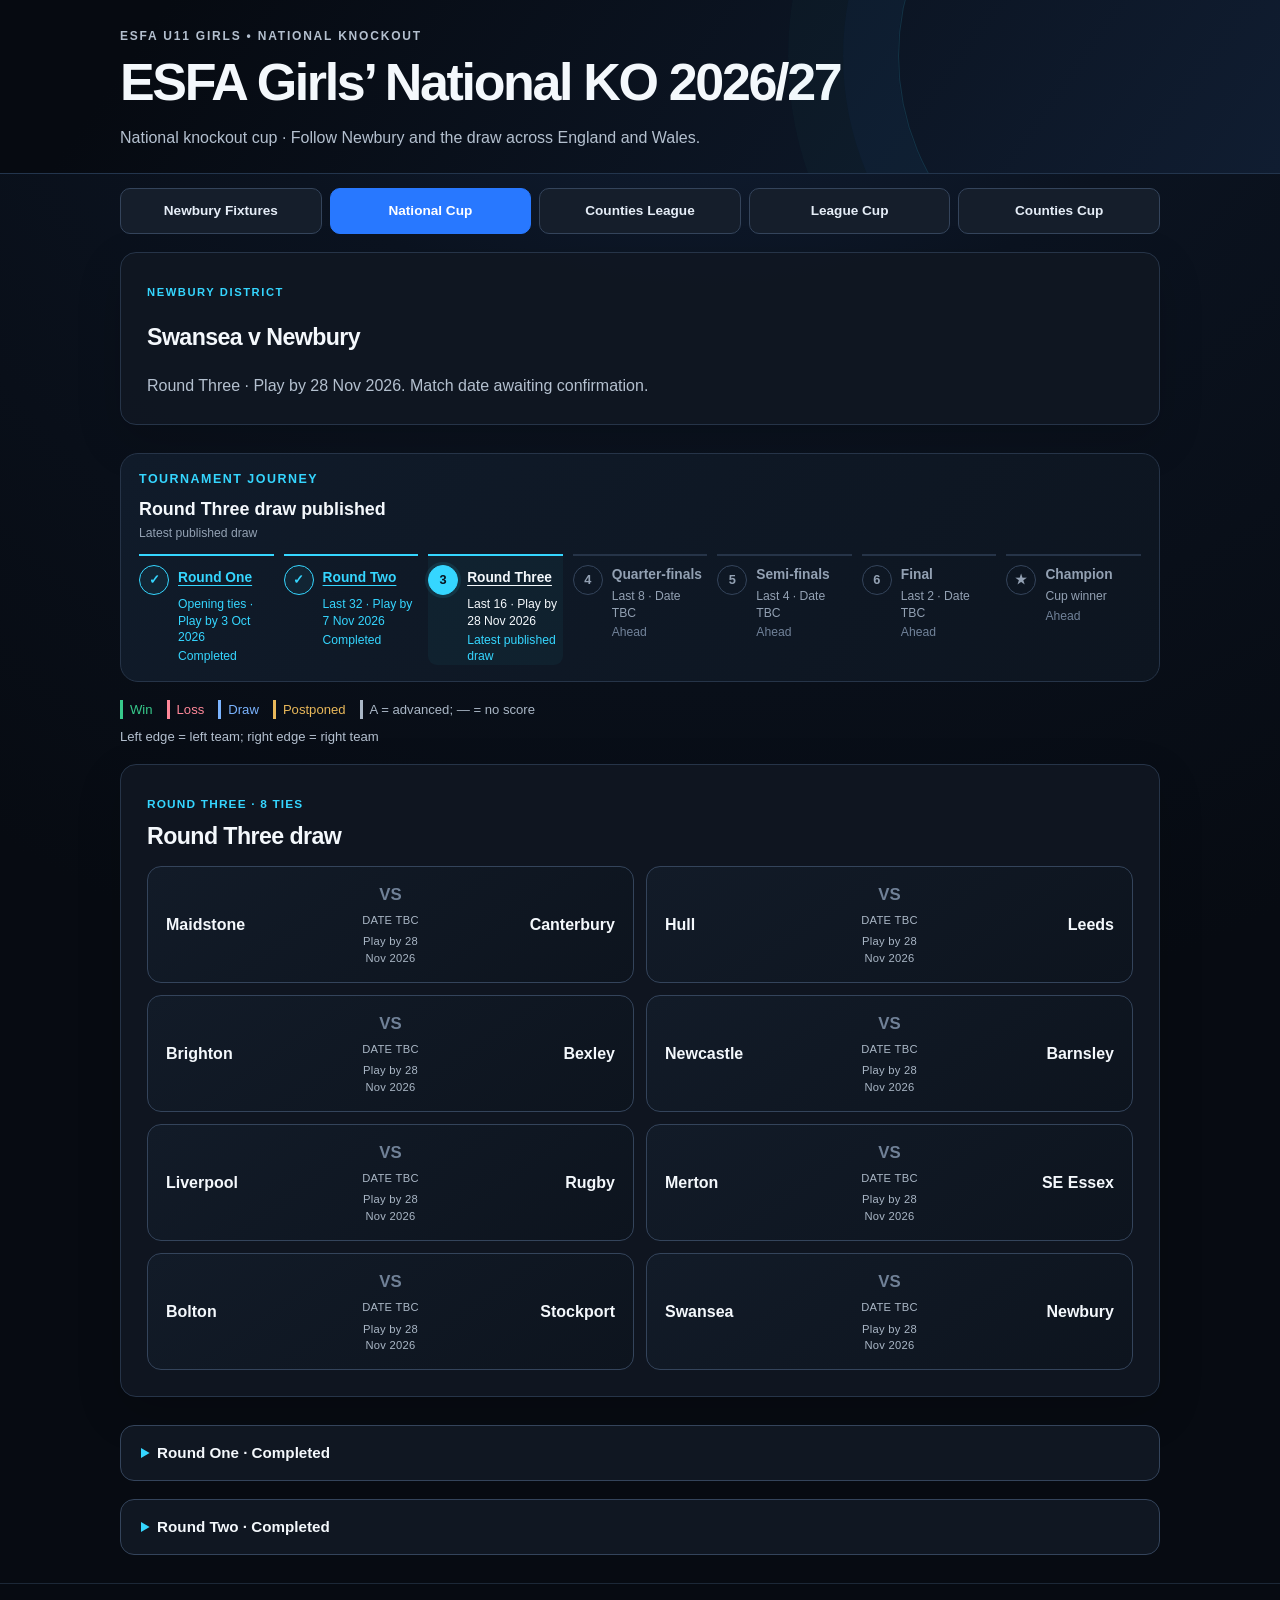
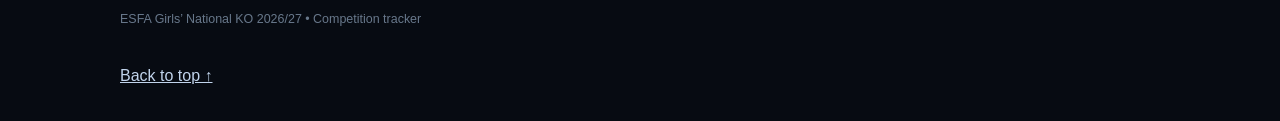
==== commit 3877c251: "Show match dates without kickoff times across all competition pages" ====
--- a/national-ko/index.html
+++ b/national-ko/index.html
@@ -20,7 +20,7 @@
   document.getElementById('newbury-national-match').textContent=route.tie[1]+' v '+route.tie[2];
   const deadline=d.round_dates?.[route.key]?.playBy;
   const date=deadline?new Intl.DateTimeFormat('en-GB',{day:'numeric',month:'short',year:'numeric',timeZone:'UTC'}).format(new Date(deadline+'T12:00:00Z')):null;
-  document.getElementById('newbury-national-detail').textContent=route.name+(date?' · Play by '+date:'')+'. '+(route.tie[3]!==null||route.tie[5]?.winner?'Result shown below.':'Match date and kickoff awaiting confirmation.');
+  document.getElementById('newbury-national-detail').textContent=route.name+(date?' · Play by '+date:'')+'. '+(route.tie[3]!==null||route.tie[5]?.winner?'Result shown below.':'Match date awaiting confirmation.');
  }
 
  const advanceScore=(home,away,winner)=>'<strong class="score advancement-score" aria-label="'+winner+' advanced"><span class="'+(winner===home?'advanced-team':'no-score')+'">'+(winner===home?'A':'—')+'</span><span class="'+(winner===away?'advanced-team':'no-score')+'">'+(winner===away?'A':'—')+'</span></strong>';
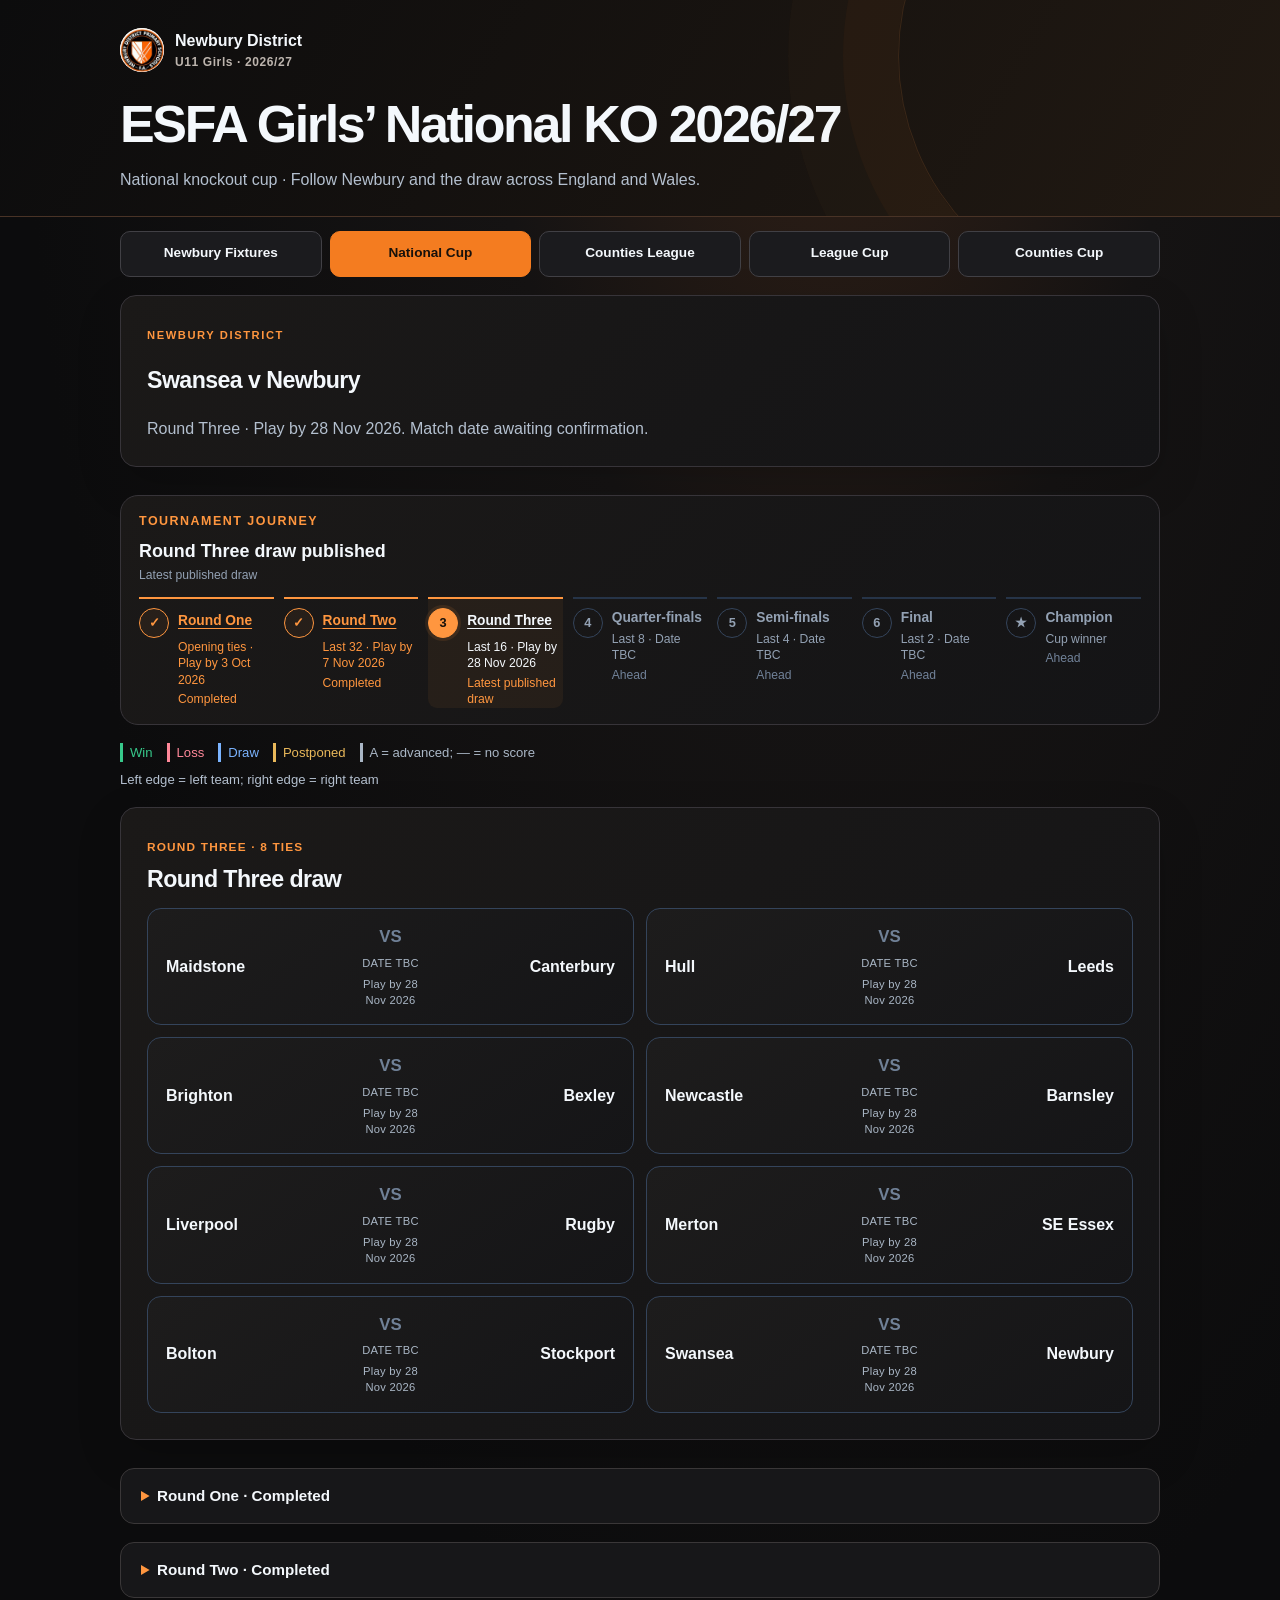
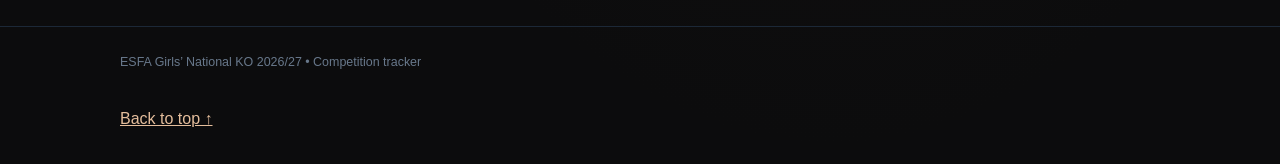
==== commit 46fb1f25: "Theme competition trackers in Newbury orange and charcoal with club crest" ====
--- a/national-ko/index.html
+++ b/national-ko/index.html
@@ -1,16 +1,16 @@
 <!doctype html>
 <html lang="en"><head><meta charset="utf-8"><meta name="viewport" content="width=device-width,initial-scale=1">
-<title>ESFA Girls’ National KO 2026/27 — Competition Tracker</title><link rel="stylesheet" href="../styles.css?v=20261121-matched-score-font"><style>
+<title>ESFA Girls’ National KO 2026/27 — Competition Tracker</title><link rel="stylesheet" href="../styles.css?v=20261121-newbury"><style>
 .round-fixture{display:block!important}
 .round-fixture .match-teams{display:grid;grid-template-columns:1fr 74px 1fr;align-items:center;gap:8px;min-height:64px}
 .round-fixture .mid small{display:block}
 .round-fixture .match-date{margin-top:5px;color:#93a1b3}
 @media(max-width:700px){.round-fixture .match-teams{grid-template-columns:1fr 70px 1fr}}
 </style>
-<style>@media(max-width:650px){.competition-nav{grid-template-columns:repeat(2,minmax(0,1fr))!important}.competition-nav a{font-size:.78rem!important;padding:11px 5px!important}}</style><link rel="stylesheet" href="../competition-progress.css?v=20261121-highlight"><script defer src="../competition-progress.js?v=20261121-usability"></script><link rel="stylesheet" href="../match-outcomes.css?v=20261121-white-edges"><script src="../match-outcomes.js?v=20261121-white-edges"></script><link rel="stylesheet" href="../usability.css?v=20261121-mobile2"><script defer src="../usability.js?v=20261121"></script></head>
-<body id="top"><a class="skip-link" href="#main-content">Skip to content</a><header class="hero"><div class="wrap"><p class="eyebrow">ESFA U11 GIRLS • NATIONAL KNOCKOUT</p><h1>ESFA Girls’ National KO 2026/27</h1><p>National knockout cup · Follow Newbury and the draw across England and Wales.</p></div></header>
+<style>@media(max-width:650px){.competition-nav{grid-template-columns:repeat(2,minmax(0,1fr))!important}.competition-nav a{font-size:.78rem!important;padding:11px 5px!important}}</style><link rel="stylesheet" href="../competition-progress.css?v=20261121-newbury"><script defer src="../competition-progress.js?v=20261121-usability"></script><link rel="stylesheet" href="../match-outcomes.css?v=20261121-white-edges"><script src="../match-outcomes.js?v=20261121-white-edges"></script><link rel="stylesheet" href="../usability.css?v=20261121-newbury"><script defer src="../usability.js?v=20261121"></script><link rel="icon" type="image/png" href="../assets/newbury-district-crest.png"><link rel="stylesheet" href="../newbury-brand.css?v=20261121"></head>
+<body id="top"><a class="skip-link" href="#main-content">Skip to content</a><header class="hero"><div class="wrap"><a class="club-identity" href="../newbury-fixtures/"><img src="../assets/newbury-district-crest.png" width="44" height="44" alt="Newbury District Primary Schools FA crest"><span>Newbury District<small>U11 Girls · 2026/27</small></span></a><h1>ESFA Girls’ National KO 2026/27</h1><p>National knockout cup · Follow Newbury and the draw across England and Wales.</p></div></header>
 <nav class="competition-nav" aria-label="Main navigation"><a href="../newbury-fixtures/">Newbury Fixtures</a><a href="../national-ko/" aria-current="page">National Cup</a><a href="../southern-counties-league/">Counties League</a><a href="../southern-counties-league-cup/">League Cup</a><a href="../southern-counties-cup/">Counties Cup</a></nav>
-<main class="wrap" id="main-content"><section class="model newbury-summary"><span class="kicker">NEWBURY DISTRICT</span><h2 id="newbury-national-match">Newbury’s cup route</h2><p id="newbury-national-detail">Loading the latest draw…</p></section><section class="competition-progress" data-competition-progress="national" data-progress-feed="../data.json" aria-label="Competition progress"><h2>Tournament journey</h2><p class="progress-summary">Loading…</p></section><div class="outcome-key" aria-label="Result colours"><span class="key-win">Win</span><span class="key-loss">Loss</span><span class="key-draw">Draw</span><span class="key-postponed">Postponed</span><span>A = advanced; — = no score</span><span class="key-explanation">Left edge = left team; right edge = right team</span></div><section id="round-3" class="model round-three"><div class="section-title"><div><span class="section-kicker">ROUND THREE · 8 TIES</span><h2>Round Three draw</h2></div></div><div id="round3" class="fixtures"></div></section><details class="archive-round" id="round-1"><summary>Round One · Completed</summary><section class="round-one model"><div class="section-title stacked-heading" style="display:flex;flex-direction:column;align-items:flex-start;justify-content:flex-start;gap:0;margin-bottom:18px"><span class="section-kicker" style="display:block;align-self:flex-start;padding:0;color:#35d6ff;font-size:.7rem;font-weight:800;letter-spacing:.14em;text-transform:uppercase;line-height:1.4">ROUND ONE · 13 TIES</span><h2 style="display:block;align-self:flex-start;text-align:left;width:100%;margin:8px 0 0;line-height:1.2">Round One fixtures & results</h2></div><div id="fixtures" class="fixtures"></div><div class="round-byes"><span class="kicker">ROUND ONE BYES</span><p><strong>19 teams</strong> received a Round One bye and progressed directly to Round Two.</p></div></section></details><details class="archive-round" id="round-2"><summary>Round Two · Completed</summary><section class="round-two model"><div class="section-title stacked-heading" style="display:flex;flex-direction:column;align-items:flex-start;justify-content:flex-start;gap:0;margin-bottom:18px"><span class="section-kicker" style="display:block;align-self:flex-start;padding:0;color:#35d6ff;font-size:.7rem;font-weight:800;letter-spacing:.14em;text-transform:uppercase;line-height:1.4">ROUND TWO · 16 TIES</span><h2 style="display:block;align-self:flex-start;text-align:left;width:100%;margin:8px 0 0;line-height:1.2">Round Two fixtures &amp; results</h2></div><div class="fixtures" id="round2"></div></section></details></main><footer><div class="wrap">ESFA Girls’ National KO 2026/27 • Competition tracker</div></footer><div class="wrap back-top"><a href="#top">Back to top ↑</a></div>
+<main class="wrap" id="main-content"><section class="model newbury-summary"><span class="kicker">NEWBURY DISTRICT</span><h2 id="newbury-national-match">Newbury’s cup route</h2><p id="newbury-national-detail">Loading the latest draw…</p></section><section class="competition-progress" data-competition-progress="national" data-progress-feed="../data.json" aria-label="Competition progress"><h2>Tournament journey</h2><p class="progress-summary">Loading…</p></section><div class="outcome-key" aria-label="Result colours"><span class="key-win">Win</span><span class="key-loss">Loss</span><span class="key-draw">Draw</span><span class="key-postponed">Postponed</span><span>A = advanced; — = no score</span><span class="key-explanation">Left edge = left team; right edge = right team</span></div><section id="round-3" class="model round-three"><div class="section-title"><div><span class="section-kicker">ROUND THREE · 8 TIES</span><h2>Round Three draw</h2></div></div><div id="round3" class="fixtures"></div></section><details class="archive-round" id="round-1"><summary>Round One · Completed</summary><section class="round-one model"><div class="section-title stacked-heading" style="display:flex;flex-direction:column;align-items:flex-start;justify-content:flex-start;gap:0;margin-bottom:18px"><span class="section-kicker" style="display:block;align-self:flex-start;padding:0;color:#ff963f;font-size:.7rem;font-weight:800;letter-spacing:.14em;text-transform:uppercase;line-height:1.4">ROUND ONE · 13 TIES</span><h2 style="display:block;align-self:flex-start;text-align:left;width:100%;margin:8px 0 0;line-height:1.2">Round One fixtures & results</h2></div><div id="fixtures" class="fixtures"></div><div class="round-byes"><span class="kicker">ROUND ONE BYES</span><p><strong>19 teams</strong> received a Round One bye and progressed directly to Round Two.</p></div></section></details><details class="archive-round" id="round-2"><summary>Round Two · Completed</summary><section class="round-two model"><div class="section-title stacked-heading" style="display:flex;flex-direction:column;align-items:flex-start;justify-content:flex-start;gap:0;margin-bottom:18px"><span class="section-kicker" style="display:block;align-self:flex-start;padding:0;color:#ff963f;font-size:.7rem;font-weight:800;letter-spacing:.14em;text-transform:uppercase;line-height:1.4">ROUND TWO · 16 TIES</span><h2 style="display:block;align-self:flex-start;text-align:left;width:100%;margin:8px 0 0;line-height:1.2">Round Two fixtures &amp; results</h2></div><div class="fixtures" id="round2"></div></section></details></main><footer><div class="wrap">ESFA Girls’ National KO 2026/27 • Competition tracker</div></footer><div class="wrap back-top"><a href="#top">Back to top ↑</a></div>
 <script>
 fetch('../data.json?v=20261121-awards').then(r=>{if(!r.ok)throw Error('Unable to load National KO data');return r.json()}).then(d=>{
  const f=document.getElementById('fixtures');
--- a/styles.css
+++ b/styles.css
@@ -1,5 +1,5 @@
-:root{--bg:#070b12;--panel:#101722;--panel2:#151e2b;--line:#263448;--text:#f4f8fc;--muted:#93a1b3;--blue:#2878ff;--cyan:#35d6ff;--green:#37c98b}*{box-sizing:border-box}html{scroll-behavior:smooth}body{margin:0;background:radial-gradient(circle at 55% -15%,#162a49 0,#0b1320 28%,var(--bg) 62%);color:var(--text);font-family:Inter,ui-sans-serif,-apple-system,BlinkMacSystemFont,"Segoe UI",Arial,sans-serif;line-height:1.45}.wrap{max-width:1080px;margin:auto;padding:0 20px}.hero{position:relative;overflow:hidden;background:linear-gradient(125deg,#060a11 12%,#101d31 100%);border-bottom:1px solid #23354d;padding:52px 0 46px}.hero:after{content:"";position:absolute;right:-110px;top:-190px;width:490px;height:490px;border:1px solid rgba(53,214,255,.15);border-radius:50%;box-shadow:0 0 0 55px rgba(40,120,255,.035),0 0 0 110px rgba(53,214,255,.018)}.eyebrow,.tag{color:var(--cyan);font-size:.76rem;font-weight:850;letter-spacing:.15em}.hero h1{max-width:820px;font-size:clamp(2.4rem,6.5vw,4.8rem);line-height:1.02;letter-spacing:-.045em;margin:.16em 0}.hero p{color:#b4c0cf;font-size:1.05rem;margin-bottom:0}main{padding-top:24px}section{margin:0 0 28px}.stat-strip{display:grid;grid-template-columns:repeat(4,1fr);background:linear-gradient(135deg,#111a27,#0c131d);border:1px solid var(--line);border-radius:15px;overflow:hidden;box-shadow:0 16px 45px rgba(0,0,0,.2)}.stat{padding:20px 22px;border-right:1px solid var(--line)}.stat:last-child{border-right:0}.stat strong{display:block;font-size:1.65rem;line-height:1;color:#fff;letter-spacing:-.035em}.stat span{display:block;margin-top:7px;color:#8291a4;font-size:.7rem;text-transform:uppercase;letter-spacing:.09em}.journey{background:rgba(16,23,34,.9);border:1px solid var(--line);border-radius:16px;padding:18px 20px;box-shadow:0 16px 45px rgba(0,0,0,.16)}.journey-head{display:flex;justify-content:space-between;align-items:center;margin-bottom:16px}.journey-head span{font-size:.7rem;letter-spacing:.14em;font-weight:800;color:var(--cyan)}.journey-head small{color:var(--muted)}.stages{display:flex;align-items:center;justify-content:space-between}.stages i{height:1px;background:#2b3a4e;flex:1;min-width:8px}.stage{text-align:center;color:#6f7f92;min-width:48px}.stage strong{display:grid;place-items:center;margin:auto;width:42px;height:42px;border:1px solid #304159;border-radius:50%;font-size:.92rem;background:#0a1019}.stage span{display:block;margin-top:6px;font-size:.67rem;text-transform:uppercase;letter-spacing:.05em}.stage.active strong{border-color:var(--cyan);color:#fff;background:rgba(40,120,255,.18);box-shadow:0 0 24px rgba(53,214,255,.13)}.stage.active span,.stage.trophy strong{color:var(--cyan)}.model,.sources{background:rgba(16,23,34,.92);border:1px solid var(--line);border-radius:16px;padding:26px;box-shadow:0 15px 40px rgba(0,0,0,.14)}.section-title{display:flex;align-items:end;justify-content:space-between;gap:16px}.section-title h2,.model h2,.sources h2{letter-spacing:-.025em}.section-title span{color:#8291a4;font-size:.85rem}.muted{color:#aab7c6;max-width:800px}.bars{display:grid;gap:7px;margin-top:22px}.bar{display:grid;grid-template-columns:28px minmax(125px,180px) 1fr 62px;gap:11px;align-items:center;font-size:.84rem;min-height:25px}.bar-rank{color:#647489;text-align:right;font-variant-numeric:tabular-nums}.bar-team{white-space:nowrap;overflow:hidden;text-overflow:ellipsis;font-weight:600}.track{height:12px;background:#202c3c;border-radius:999px;overflow:hidden}.fill{display:block!important;height:100%;background:linear-gradient(90deg,var(--blue),var(--cyan))!important;border-radius:999px;min-width:3px;box-shadow:0 0 12px rgba(53,214,255,.18)}.bar strong{text-align:right;font-variant-numeric:tabular-nums}.note{color:#7e8da0;font-size:.78rem;margin-top:18px;padding-top:14px;border-top:1px solid #233044}.fixtures{display:grid;grid-template-columns:repeat(2,minmax(0,1fr));gap:12px}.fixture{display:grid;grid-template-columns:1fr 74px 1fr;align-items:center;gap:8px;min-height:94px;padding:16px 18px;background:linear-gradient(145deg,#121b28,#0d141e);border:1px solid var(--line);border-radius:14px;transition:transform .2s,border-color .2s}.fixture:hover{transform:translateY(-2px);border-color:#3b526d}.fixture.complete{border-color:rgba(55,201,139,.55)}.team{font-weight:700;line-height:1.2}.team.away{text-align:right}.mid{text-align:center}.mid strong{display:block;color:var(--green);font-size:1.05rem}.mid small{display:block;margin-top:5px;color:#657589;font-size:.56rem;letter-spacing:.09em}.vs{color:#708197!important}.score{font-size:1.25rem!important}.table-wrap{overflow:auto;border:1px solid var(--line);border-radius:14px;background:#0d141e}table{border-collapse:collapse;width:100%;min-width:760px}th,td{padding:12px 14px;text-align:left;border-bottom:1px solid #1f2a39}th{background:#121b28;color:#8fa0b4;font-size:.68rem;text-transform:uppercase;letter-spacing:.08em;position:sticky;top:0}td{font-size:.86rem}tbody tr:hover{background:#121c29}td:last-child{font-variant-numeric:tabular-nums}.sources p{color:#a5b2c1;font-size:.9rem}.sources strong{color:#fff}footer{border-top:1px solid #1c2837;color:#68788b;padding:26px 0;margin-top:46px;font-size:.78rem}@media(max-width:700px){.wrap{padding:0 15px}.hero{padding:36px 0 32px}.hero h1{font-size:2.65rem}.hero p{font-size:.94rem}.stat-strip{grid-template-columns:repeat(2,1fr)}.stat{padding:16px 18px;border-bottom:1px solid var(--line)}.stat:nth-child(2){border-right:0}.stat:nth-child(3),.stat:nth-child(4){border-bottom:0}.stat strong{font-size:1.35rem}.journey{padding:15px 12px}.journey-head small{display:none}.stage{min-width:34px}.stage strong{width:34px;height:34px;font-size:.76rem}.stage span{font-size:.52rem}.stages i{min-width:3px}.model{padding:18px 14px}.bars{gap:9px}.bar{grid-template-columns:20px 88px minmax(70px,1fr) 50px;gap:6px;font-size:.72rem;min-height:22px}.track{height:10px}.fixtures{grid-template-columns:1fr}.fixture{min-height:86px;padding:14px 12px;grid-template-columns:1fr 66px 1fr}.section-title{align-items:flex-start}.section-title h2{margin-top:0;font-size:1.55rem}.section-title span{padding-top:5px;font-size:.72rem}.sources{padding:20px 17px}}.insight{background:linear-gradient(145deg,rgba(17,28,43,.96),rgba(12,19,29,.96));border:1px solid var(--line);border-radius:16px;padding:26px;box-shadow:0 15px 40px rgba(0,0,0,.14)}.insight-head{max-width:820px}.kicker{color:var(--cyan);font-size:.7rem;font-weight:800;letter-spacing:.14em}.insight h2{margin:.35rem 0 .45rem;font-size:1.7rem;letter-spacing:-.025em}.insight-head p,.insight article p{color:#aab7c6}.leaders{display:grid;grid-template-columns:repeat(3,1fr);gap:12px;margin-top:20px}.leaders article{background:#0c141f;border:1px solid #26364a;border-radius:13px;padding:17px}.leader-top{display:grid;grid-template-columns:auto 1fr auto;align-items:center;gap:9px;padding-bottom:12px;border-bottom:1px solid #223044}.leader-top .rank{color:#62758b;font-size:.72rem}.leader-top strong{font-size:1.02rem}.leader-top b{color:var(--cyan);font-size:.92rem}.leaders article p{font-size:.82rem;line-height:1.55;margin:12px 0 0}.leaders article p strong{color:#eaf5ff}.insight-note{margin:18px 0 0;padding-top:14px;border-top:1px solid #233044;color:#7e8da0!important;font-size:.78rem}.stage span{max-width:88px;margin-left:auto;margin-right:auto;line-height:1.15}.stages i{margin:0 3px}@media(max-width:700px){.journey{padding:18px 14px}.journey-head{margin-bottom:18px}.journey-head small{display:block;font-size:.68rem}.stages{display:grid;grid-template-columns:1fr;gap:0}.stages i{width:1px;height:16px;min-width:0;background:#2b3a4e;margin:0 0 0 18px}.stage{display:grid;grid-template-columns:38px 1fr;align-items:center;gap:12px;min-width:0;text-align:left}.stage strong{width:38px;height:38px;margin:0}.stage span{display:block;margin:0;max-width:none;font-size:.68rem;text-align:left;letter-spacing:.04em}.leaders{grid-template-columns:1fr}.insight{padding:20px 16px}.insight h2{font-size:1.45rem}.leaders article{padding:15px}.leader-top{grid-template-columns:30px 1fr auto}}.insight{background:linear-gradient(145deg,rgba(17,28,43,.96),rgba(12,19,29,.96));border:1px solid var(--line);border-radius:16px;padding:26px;box-shadow:0 15px 40px rgba(0,0,0,.14)}.insight-head{max-width:820px}.kicker{color:var(--cyan);font-size:.7rem;font-weight:800;letter-spacing:.14em}.insight h2{margin:.35rem 0 .45rem;font-size:1.7rem;letter-spacing:-.025em}.insight-head p,.leaders p{color:#aab7c6}.leaders{display:grid;grid-template-columns:repeat(3,1fr);gap:12px;margin-top:20px}.leaders article{background:#0c141f;border:1px solid #26364a;border-radius:13px;padding:17px}.leader-top{display:grid;grid-template-columns:30px 1fr auto;align-items:center;gap:8px;padding-bottom:12px;border-bottom:1px solid #223044}.leader-top span{color:#62758b;font-size:.72rem}.leader-top b{color:var(--cyan)}.leaders p{font-size:.82rem;line-height:1.55;margin:12px 0 0}.insight-note{margin:18px 0 0;padding-top:14px;border-top:1px solid #233044;color:#7e8da0!important;font-size:.78rem}.stage span{max-width:90px;margin-left:auto;margin-right:auto;line-height:1.15}@media(max-width:700px){.journey-head small{display:block;font-size:.68rem}.stages{display:grid;grid-template-columns:1fr}.stages i{width:1px;height:14px;min-width:0;margin:0 0 0 18px}.stage{display:grid;grid-template-columns:38px 1fr;align-items:center;gap:12px;min-width:0;text-align:left}.stage strong{width:38px;height:38px;margin:0}.stage span{margin:0;max-width:none;font-size:.68rem;text-align:left}.leaders{grid-template-columns:1fr}.insight{padding:20px 16px}.insight h2{font-size:1.45rem}}.update-status{display:grid;grid-template-columns:auto 1fr;gap:5px 18px;align-items:center;background:#0c141f;border:1px solid var(--line);border-radius:14px;padding:17px 20px}.update-status span{grid-row:1/3;color:var(--cyan);font-size:.66rem;font-weight:800;letter-spacing:.13em}.update-status strong{font-size:.88rem}.update-status p{margin:0;color:#7f8fa2;font-size:.76rem}@media(max-width:700px){.update-status{grid-template-columns:1fr;gap:6px;padding:16px}.update-status span{grid-row:auto}.update-status p{line-height:1.45}}
-.stage.complete strong{border-color:var(--cyan)!important;color:#fff!important;background:rgba(40,120,255,.18)!important;box-shadow:0 0 24px rgba(53,214,255,.13)}.stage.complete span{color:var(--cyan)!important}
+:root{--bg:#070b12;--panel:#101722;--panel2:#151e2b;--line:#263448;--text:#f4f8fc;--muted:#93a1b3;--blue:#f47c20;--cyan:#ff963f;--green:#37c98b}*{box-sizing:border-box}html{scroll-behavior:smooth}body{margin:0;background:radial-gradient(circle at 55% -15%,#162a49 0,#0b1320 28%,var(--bg) 62%);color:var(--text);font-family:Inter,ui-sans-serif,-apple-system,BlinkMacSystemFont,"Segoe UI",Arial,sans-serif;line-height:1.45}.wrap{max-width:1080px;margin:auto;padding:0 20px}.hero{position:relative;overflow:hidden;background:linear-gradient(125deg,#060a11 12%,#101d31 100%);border-bottom:1px solid #23354d;padding:52px 0 46px}.hero:after{content:"";position:absolute;right:-110px;top:-190px;width:490px;height:490px;border:1px solid rgba(255,150,63,.15);border-radius:50%;box-shadow:0 0 0 55px rgba(244,124,32,.035),0 0 0 110px rgba(255,150,63,.018)}.eyebrow,.tag{color:var(--cyan);font-size:.76rem;font-weight:850;letter-spacing:.15em}.hero h1{max-width:820px;font-size:clamp(2.4rem,6.5vw,4.8rem);line-height:1.02;letter-spacing:-.045em;margin:.16em 0}.hero p{color:#b4c0cf;font-size:1.05rem;margin-bottom:0}main{padding-top:24px}section{margin:0 0 28px}.stat-strip{display:grid;grid-template-columns:repeat(4,1fr);background:linear-gradient(135deg,#111a27,#0c131d);border:1px solid var(--line);border-radius:15px;overflow:hidden;box-shadow:0 16px 45px rgba(0,0,0,.2)}.stat{padding:20px 22px;border-right:1px solid var(--line)}.stat:last-child{border-right:0}.stat strong{display:block;font-size:1.65rem;line-height:1;color:#fff;letter-spacing:-.035em}.stat span{display:block;margin-top:7px;color:#8291a4;font-size:.7rem;text-transform:uppercase;letter-spacing:.09em}.journey{background:rgba(16,23,34,.9);border:1px solid var(--line);border-radius:16px;padding:18px 20px;box-shadow:0 16px 45px rgba(0,0,0,.16)}.journey-head{display:flex;justify-content:space-between;align-items:center;margin-bottom:16px}.journey-head span{font-size:.7rem;letter-spacing:.14em;font-weight:800;color:var(--cyan)}.journey-head small{color:var(--muted)}.stages{display:flex;align-items:center;justify-content:space-between}.stages i{height:1px;background:#2b3a4e;flex:1;min-width:8px}.stage{text-align:center;color:#6f7f92;min-width:48px}.stage strong{display:grid;place-items:center;margin:auto;width:42px;height:42px;border:1px solid #304159;border-radius:50%;font-size:.92rem;background:#0a1019}.stage span{display:block;margin-top:6px;font-size:.67rem;text-transform:uppercase;letter-spacing:.05em}.stage.active strong{border-color:var(--cyan);color:#fff;background:rgba(244,124,32,.18);box-shadow:0 0 24px rgba(255,150,63,.13)}.stage.active span,.stage.trophy strong{color:var(--cyan)}.model,.sources{background:rgba(16,23,34,.92);border:1px solid var(--line);border-radius:16px;padding:26px;box-shadow:0 15px 40px rgba(0,0,0,.14)}.section-title{display:flex;align-items:end;justify-content:space-between;gap:16px}.section-title h2,.model h2,.sources h2{letter-spacing:-.025em}.section-title span{color:#8291a4;font-size:.85rem}.muted{color:#aab7c6;max-width:800px}.bars{display:grid;gap:7px;margin-top:22px}.bar{display:grid;grid-template-columns:28px minmax(125px,180px) 1fr 62px;gap:11px;align-items:center;font-size:.84rem;min-height:25px}.bar-rank{color:#647489;text-align:right;font-variant-numeric:tabular-nums}.bar-team{white-space:nowrap;overflow:hidden;text-overflow:ellipsis;font-weight:600}.track{height:12px;background:#202c3c;border-radius:999px;overflow:hidden}.fill{display:block!important;height:100%;background:linear-gradient(90deg,var(--blue),var(--cyan))!important;border-radius:999px;min-width:3px;box-shadow:0 0 12px rgba(255,150,63,.18)}.bar strong{text-align:right;font-variant-numeric:tabular-nums}.note{color:#7e8da0;font-size:.78rem;margin-top:18px;padding-top:14px;border-top:1px solid #233044}.fixtures{display:grid;grid-template-columns:repeat(2,minmax(0,1fr));gap:12px}.fixture{display:grid;grid-template-columns:1fr 74px 1fr;align-items:center;gap:8px;min-height:94px;padding:16px 18px;background:linear-gradient(145deg,#121b28,#0d141e);border:1px solid var(--line);border-radius:14px;transition:transform .2s,border-color .2s}.fixture:hover{transform:translateY(-2px);border-color:#3b526d}.fixture.complete{border-color:rgba(55,201,139,.55)}.team{font-weight:700;line-height:1.2}.team.away{text-align:right}.mid{text-align:center}.mid strong{display:block;color:var(--green);font-size:1.05rem}.mid small{display:block;margin-top:5px;color:#657589;font-size:.56rem;letter-spacing:.09em}.vs{color:#708197!important}.score{font-size:1.25rem!important}.table-wrap{overflow:auto;border:1px solid var(--line);border-radius:14px;background:#0d141e}table{border-collapse:collapse;width:100%;min-width:760px}th,td{padding:12px 14px;text-align:left;border-bottom:1px solid #1f2a39}th{background:#121b28;color:#8fa0b4;font-size:.68rem;text-transform:uppercase;letter-spacing:.08em;position:sticky;top:0}td{font-size:.86rem}tbody tr:hover{background:#121c29}td:last-child{font-variant-numeric:tabular-nums}.sources p{color:#a5b2c1;font-size:.9rem}.sources strong{color:#fff}footer{border-top:1px solid #1c2837;color:#68788b;padding:26px 0;margin-top:46px;font-size:.78rem}@media(max-width:700px){.wrap{padding:0 15px}.hero{padding:36px 0 32px}.hero h1{font-size:2.65rem}.hero p{font-size:.94rem}.stat-strip{grid-template-columns:repeat(2,1fr)}.stat{padding:16px 18px;border-bottom:1px solid var(--line)}.stat:nth-child(2){border-right:0}.stat:nth-child(3),.stat:nth-child(4){border-bottom:0}.stat strong{font-size:1.35rem}.journey{padding:15px 12px}.journey-head small{display:none}.stage{min-width:34px}.stage strong{width:34px;height:34px;font-size:.76rem}.stage span{font-size:.52rem}.stages i{min-width:3px}.model{padding:18px 14px}.bars{gap:9px}.bar{grid-template-columns:20px 88px minmax(70px,1fr) 50px;gap:6px;font-size:.72rem;min-height:22px}.track{height:10px}.fixtures{grid-template-columns:1fr}.fixture{min-height:86px;padding:14px 12px;grid-template-columns:1fr 66px 1fr}.section-title{align-items:flex-start}.section-title h2{margin-top:0;font-size:1.55rem}.section-title span{padding-top:5px;font-size:.72rem}.sources{padding:20px 17px}}.insight{background:linear-gradient(145deg,rgba(17,28,43,.96),rgba(12,19,29,.96));border:1px solid var(--line);border-radius:16px;padding:26px;box-shadow:0 15px 40px rgba(0,0,0,.14)}.insight-head{max-width:820px}.kicker{color:var(--cyan);font-size:.7rem;font-weight:800;letter-spacing:.14em}.insight h2{margin:.35rem 0 .45rem;font-size:1.7rem;letter-spacing:-.025em}.insight-head p,.insight article p{color:#aab7c6}.leaders{display:grid;grid-template-columns:repeat(3,1fr);gap:12px;margin-top:20px}.leaders article{background:#0c141f;border:1px solid #26364a;border-radius:13px;padding:17px}.leader-top{display:grid;grid-template-columns:auto 1fr auto;align-items:center;gap:9px;padding-bottom:12px;border-bottom:1px solid #223044}.leader-top .rank{color:#62758b;font-size:.72rem}.leader-top strong{font-size:1.02rem}.leader-top b{color:var(--cyan);font-size:.92rem}.leaders article p{font-size:.82rem;line-height:1.55;margin:12px 0 0}.leaders article p strong{color:#eaf5ff}.insight-note{margin:18px 0 0;padding-top:14px;border-top:1px solid #233044;color:#7e8da0!important;font-size:.78rem}.stage span{max-width:88px;margin-left:auto;margin-right:auto;line-height:1.15}.stages i{margin:0 3px}@media(max-width:700px){.journey{padding:18px 14px}.journey-head{margin-bottom:18px}.journey-head small{display:block;font-size:.68rem}.stages{display:grid;grid-template-columns:1fr;gap:0}.stages i{width:1px;height:16px;min-width:0;background:#2b3a4e;margin:0 0 0 18px}.stage{display:grid;grid-template-columns:38px 1fr;align-items:center;gap:12px;min-width:0;text-align:left}.stage strong{width:38px;height:38px;margin:0}.stage span{display:block;margin:0;max-width:none;font-size:.68rem;text-align:left;letter-spacing:.04em}.leaders{grid-template-columns:1fr}.insight{padding:20px 16px}.insight h2{font-size:1.45rem}.leaders article{padding:15px}.leader-top{grid-template-columns:30px 1fr auto}}.insight{background:linear-gradient(145deg,rgba(17,28,43,.96),rgba(12,19,29,.96));border:1px solid var(--line);border-radius:16px;padding:26px;box-shadow:0 15px 40px rgba(0,0,0,.14)}.insight-head{max-width:820px}.kicker{color:var(--cyan);font-size:.7rem;font-weight:800;letter-spacing:.14em}.insight h2{margin:.35rem 0 .45rem;font-size:1.7rem;letter-spacing:-.025em}.insight-head p,.leaders p{color:#aab7c6}.leaders{display:grid;grid-template-columns:repeat(3,1fr);gap:12px;margin-top:20px}.leaders article{background:#0c141f;border:1px solid #26364a;border-radius:13px;padding:17px}.leader-top{display:grid;grid-template-columns:30px 1fr auto;align-items:center;gap:8px;padding-bottom:12px;border-bottom:1px solid #223044}.leader-top span{color:#62758b;font-size:.72rem}.leader-top b{color:var(--cyan)}.leaders p{font-size:.82rem;line-height:1.55;margin:12px 0 0}.insight-note{margin:18px 0 0;padding-top:14px;border-top:1px solid #233044;color:#7e8da0!important;font-size:.78rem}.stage span{max-width:90px;margin-left:auto;margin-right:auto;line-height:1.15}@media(max-width:700px){.journey-head small{display:block;font-size:.68rem}.stages{display:grid;grid-template-columns:1fr}.stages i{width:1px;height:14px;min-width:0;margin:0 0 0 18px}.stage{display:grid;grid-template-columns:38px 1fr;align-items:center;gap:12px;min-width:0;text-align:left}.stage strong{width:38px;height:38px;margin:0}.stage span{margin:0;max-width:none;font-size:.68rem;text-align:left}.leaders{grid-template-columns:1fr}.insight{padding:20px 16px}.insight h2{font-size:1.45rem}}.update-status{display:grid;grid-template-columns:auto 1fr;gap:5px 18px;align-items:center;background:#0c141f;border:1px solid var(--line);border-radius:14px;padding:17px 20px}.update-status span{grid-row:1/3;color:var(--cyan);font-size:.66rem;font-weight:800;letter-spacing:.13em}.update-status strong{font-size:.88rem}.update-status p{margin:0;color:#7f8fa2;font-size:.76rem}@media(max-width:700px){.update-status{grid-template-columns:1fr;gap:6px;padding:16px}.update-status span{grid-row:auto}.update-status p{line-height:1.45}}
+.stage.complete strong{border-color:var(--cyan)!important;color:#fff!important;background:rgba(244,124,32,.18)!important;box-shadow:0 0 24px rgba(255,150,63,.13)}.stage.complete span{color:var(--cyan)!important}
 
 .eliminated{grid-column:1/-1;margin-top:10px;padding-top:15px;border-top:1px solid #233044;display:flex;flex-wrap:wrap;gap:8px 14px;align-items:center}.eliminated-label{width:100%;color:#657589;font-size:.6rem;font-weight:800;letter-spacing:.13em}.eliminated-team{display:flex;gap:6px;align-items:center;color:#657589;font-size:.7rem}.eliminated-team s{text-decoration-color:#657589}.eliminated-team strong{color:#657589;font-size:.68rem;font-weight:600}
 
--- a/competition-progress.css
+++ b/competition-progress.css
@@ -1,18 +1,18 @@
 .competition-progress{margin:24px 0;padding:22px;border:1px solid #263448;border-radius:18px;background:linear-gradient(130deg,#101b2a,#0d1520)}
-.competition-progress h2{margin:0;color:#35d6ff;font-size:.78rem;letter-spacing:.12em;text-transform:uppercase}
+.competition-progress h2{margin:0;color:#ff963f;font-size:.78rem;letter-spacing:.12em;text-transform:uppercase}
 .competition-progress .progress-summary{margin:9px 0 2px;color:#f4f8fc;font-size:1.12rem;font-weight:750}
 .competition-progress .progress-mode{margin:0 0 18px;color:#93a1b3;font-size:.76rem}
 .progress-stages{display:grid;grid-template-columns:repeat(auto-fit,minmax(110px,1fr));gap:12px;margin:0;padding:0;list-style:none}
 .progress-stages li{display:flex;align-items:flex-start;gap:9px;min-width:0;padding-top:12px;border-top:2px solid #263448;color:#93a1b3}
 .progress-marker{display:grid;place-items:center;flex:0 0 30px;height:30px;border:1px solid #34445b;border-radius:50%;font-weight:750;font-size:.8rem}
 .progress-label{min-width:0}.progress-label strong{display:block;font-size:.82rem;overflow-wrap:anywhere}.progress-label small{display:block;margin-top:3px;font-size:.7rem;line-height:1.35}
-.progress-stage-status{color:#718299}.progress-stages li.is-current{color:#f4f8fc;border-color:#35d6ff}.is-current .progress-marker{color:#35d6ff;border-color:#35d6ff;background:#132b40}.is-current .progress-stage-status{color:#35d6ff}.progress-stages li.is-earlier{border-color:#52647c}
+.progress-stage-status{color:#718299}.progress-stages li.is-current{color:#f4f8fc;border-color:#ff963f}.is-current .progress-marker{color:#ff963f;border-color:#ff963f;background:#132b40}.is-current .progress-stage-status{color:#ff963f}.progress-stages li.is-earlier{border-color:#52647c}
 @media(max-width:650px){.competition-progress{padding:18px;margin:20px 0}.progress-stages{grid-template-columns:repeat(2,minmax(0,1fr));gap:12px 16px}.competition-progress .progress-summary{font-size:1rem}.progress-label strong{font-size:.8rem}}
 
 /* Keep passed stages visible while the current step remains strongest. */
-.progress-stages li.is-earlier{color:#35d6ff;border-color:#35d6ff;border-top-style:dashed}
-.is-earlier .progress-marker,.is-complete .progress-marker{color:#35d6ff;border-color:#35d6ff;background:rgba(53,214,255,.06)}
-.is-earlier .progress-stage-status,.is-complete .progress-stage-status{color:#35d6ff}
-.progress-stages li.is-complete{color:#35d6ff;border-color:#35d6ff;border-top-style:solid}
-.progress-stages li.is-current{border-top-style:solid;background:rgba(53,214,255,.045);border-radius:0 0 9px 9px}
-.is-current .progress-marker{background:#35d6ff;color:#071420;border-color:#35d6ff;box-shadow:0 0 0 3px rgba(53,214,255,.1)}
+.progress-stages li.is-earlier{color:#ff963f;border-color:#ff963f;border-top-style:dashed}
+.is-earlier .progress-marker,.is-complete .progress-marker{color:#ff963f;border-color:#ff963f;background:rgba(255,150,63,.06)}
+.is-earlier .progress-stage-status,.is-complete .progress-stage-status{color:#ff963f}
+.progress-stages li.is-complete{color:#ff963f;border-color:#ff963f;border-top-style:solid}
+.progress-stages li.is-current{border-top-style:solid;background:rgba(255,150,63,.045);border-radius:0 0 9px 9px}
+.is-current .progress-marker{background:#ff963f;color:#071420;border-color:#ff963f;box-shadow:0 0 0 3px rgba(255,150,63,.1)}
--- a/usability.css
+++ b/usability.css
@@ -1,10 +1,10 @@
 /* Shared visitor-facing layout, loaded after each competition stylesheet. */
-[hidden]{display:none!important}html{scroll-padding-top:24px}.hero{padding:28px 0 24px}.hero h1{font-size:clamp(2rem,4.6vw,3.25rem);max-width:1000px;line-height:1.08}.hero p{font-size:1rem;max-width:780px}.hero .eyebrow{font-size:.75rem;margin-top:0}.competition-nav{max-width:1080px;margin:14px auto!important;padding:0 20px;display:grid;grid-template-columns:repeat(5,minmax(0,1fr));gap:8px}.competition-nav a{display:flex;align-items:center;justify-content:center;text-align:center;min-height:46px;padding:10px 8px;border-radius:10px;text-decoration:none;font-weight:750;font-size:.85rem;color:#e5edf7;background:#151e2b;border:1px solid #34445b}.competition-nav a[aria-current]{color:white;background:#2878ff;border-color:#2878ff}main.wrap{padding-top:0}main.wrap>section{margin-top:18px}.competition-progress{padding:16px 18px;margin:18px 0}.competition-progress .progress-mode{margin-bottom:12px}.progress-label small{font-size:.76rem}.progress-label strong,.stage-link{font-size:.86rem}.stage-link{display:block;font-weight:750;color:inherit;text-decoration:underline;text-underline-offset:3px}.progress-stages{gap:10px}.progress-stages li{padding-top:9px}.model{padding:22px}.section-title h2,.model h2{font-size:1.45rem}.section-title{margin-bottom:14px}.fixture{min-width:0}.team{overflow-wrap:anywhere}.mid small{font-size:.7rem!important;letter-spacing:.025em!important;color:#aab7c6!important}.mid .score,.score.advancement-score{font-size:1.25rem!important;font-weight:750}.outcome-key{font-size:.82rem;gap:8px 14px;margin:14px 0 18px}.outcome-key .key-explanation{flex-basis:100%;border:0;padding:0;color:#b4c0cf}.page-jumps,.filter-controls{display:flex;flex-wrap:wrap;gap:8px;margin:14px 0 18px}.page-jumps a,.filter-controls button{font:inherit;font-size:.87rem;min-height:42px;padding:9px 14px;border:1px solid #41526b;border-radius:9px;background:#151e2b;color:#f4f8fc;text-decoration:none;cursor:pointer}.filter-controls button[aria-pressed=true]{background:#2878ff;border-color:#2878ff}.archive-round{margin:18px 0;border:1px solid #34445b;border-radius:14px;background:#101722}.archive-round>summary{padding:16px 20px}.archive-round>section{border:0!important;box-shadow:none!important;background:transparent!important;margin:0!important}.archive-round .round-one,.archive-round .round-two{display:block!important}details summary{cursor:pointer;color:#f4f8fc;font-size:.95rem;font-weight:750;min-height:44px;padding:10px 0}details summary::marker{color:#35d6ff}.finals-highlight{padding:14px;border-left:3px solid #35d6ff;background:#132334;line-height:1.65}.newbury-summary p{margin-bottom:0;color:#b4c0cf}.back-top{padding-bottom:24px}.back-top a{display:inline-block;color:#c1d4ec;padding:10px 0}.skip-link{position:absolute;left:16px;top:-80px;padding:12px 18px;background:#fff;color:#071420;z-index:100}.skip-link:focus{top:12px}a:focus-visible,button:focus-visible,summary:focus-visible,[tabindex]:focus-visible{outline:3px solid #35d6ff;outline-offset:4px}.table-wrap{position:relative;isolation:isolate}.table-wrap th:nth-child(2),.table-wrap td:nth-child(2){position:sticky;left:0;z-index:1;background:#101b2a;min-width:145px}.table-wrap th:nth-child(2){z-index:3;background:#121b28}.table-wrap th:last-child,.table-wrap td:last-child{position:sticky;right:0;z-index:2;background:#101b2a}.table-wrap th:last-child{z-index:3;background:#121b28}.table-help{font-size:.82rem;color:#b4c0cf;margin:8px 0}.table-key{font-size:.78rem;color:#aab7c6}.match-meta{font-size:.75rem}.match-note,.match-time{font-size:.82rem}.match-status{font-size:.9rem}.match-date{font-size:.93rem}.group-label{font-size:.84rem}.stat span{font-size:.74rem}.model .muted{font-size:.94rem}.progress-stages li.is-current{box-shadow:none}footer{margin-top:28px}
+[hidden]{display:none!important}html{scroll-padding-top:24px}.hero{padding:28px 0 24px}.hero h1{font-size:clamp(2rem,4.6vw,3.25rem);max-width:1000px;line-height:1.08}.hero p{font-size:1rem;max-width:780px}.hero .eyebrow{font-size:.75rem;margin-top:0}.competition-nav{max-width:1080px;margin:14px auto!important;padding:0 20px;display:grid;grid-template-columns:repeat(5,minmax(0,1fr));gap:8px}.competition-nav a{display:flex;align-items:center;justify-content:center;text-align:center;min-height:46px;padding:10px 8px;border-radius:10px;text-decoration:none;font-weight:750;font-size:.85rem;color:#e5edf7;background:#151e2b;border:1px solid #34445b}.competition-nav a[aria-current]{color:white;background:#f47c20;border-color:#f47c20}main.wrap{padding-top:0}main.wrap>section{margin-top:18px}.competition-progress{padding:16px 18px;margin:18px 0}.competition-progress .progress-mode{margin-bottom:12px}.progress-label small{font-size:.76rem}.progress-label strong,.stage-link{font-size:.86rem}.stage-link{display:block;font-weight:750;color:inherit;text-decoration:underline;text-underline-offset:3px}.progress-stages{gap:10px}.progress-stages li{padding-top:9px}.model{padding:22px}.section-title h2,.model h2{font-size:1.45rem}.section-title{margin-bottom:14px}.fixture{min-width:0}.team{overflow-wrap:anywhere}.mid small{font-size:.7rem!important;letter-spacing:.025em!important;color:#aab7c6!important}.mid .score,.score.advancement-score{font-size:1.25rem!important;font-weight:750}.outcome-key{font-size:.82rem;gap:8px 14px;margin:14px 0 18px}.outcome-key .key-explanation{flex-basis:100%;border:0;padding:0;color:#b4c0cf}.page-jumps,.filter-controls{display:flex;flex-wrap:wrap;gap:8px;margin:14px 0 18px}.page-jumps a,.filter-controls button{font:inherit;font-size:.87rem;min-height:42px;padding:9px 14px;border:1px solid #41526b;border-radius:9px;background:#151e2b;color:#f4f8fc;text-decoration:none;cursor:pointer}.filter-controls button[aria-pressed=true]{background:#f47c20;border-color:#f47c20}.archive-round{margin:18px 0;border:1px solid #34445b;border-radius:14px;background:#101722}.archive-round>summary{padding:16px 20px}.archive-round>section{border:0!important;box-shadow:none!important;background:transparent!important;margin:0!important}.archive-round .round-one,.archive-round .round-two{display:block!important}details summary{cursor:pointer;color:#f4f8fc;font-size:.95rem;font-weight:750;min-height:44px;padding:10px 0}details summary::marker{color:#ff963f}.finals-highlight{padding:14px;border-left:3px solid #ff963f;background:#132334;line-height:1.65}.newbury-summary p{margin-bottom:0;color:#b4c0cf}.back-top{padding-bottom:24px}.back-top a{display:inline-block;color:#c1d4ec;padding:10px 0}.skip-link{position:absolute;left:16px;top:-80px;padding:12px 18px;background:#fff;color:#071420;z-index:100}.skip-link:focus{top:12px}a:focus-visible,button:focus-visible,summary:focus-visible,[tabindex]:focus-visible{outline:3px solid #ff963f;outline-offset:4px}.table-wrap{position:relative;isolation:isolate}.table-wrap th:nth-child(2),.table-wrap td:nth-child(2){position:sticky;left:0;z-index:1;background:#101b2a;min-width:145px}.table-wrap th:nth-child(2){z-index:3;background:#121b28}.table-wrap th:last-child,.table-wrap td:last-child{position:sticky;right:0;z-index:2;background:#101b2a}.table-wrap th:last-child{z-index:3;background:#121b28}.table-help{font-size:.82rem;color:#b4c0cf;margin:8px 0}.table-key{font-size:.78rem;color:#aab7c6}.match-meta{font-size:.75rem}.match-note,.match-time{font-size:.82rem}.match-status{font-size:.9rem}.match-date{font-size:.93rem}.group-label{font-size:.84rem}.stat span{font-size:.74rem}.model .muted{font-size:.94rem}.progress-stages li.is-current{box-shadow:none}footer{margin-top:28px}
 @media(max-width:780px){.competition-nav{grid-template-columns:repeat(2,minmax(0,1fr))!important;padding:0 15px}.competition-nav a:first-child{grid-column:1/-1}.hero{padding:22px 0 20px}.hero h1{font-size:2rem}.hero p{font-size:.94rem}.competition-progress{padding:14px}.progress-stages{grid-template-columns:repeat(2,minmax(0,1fr))}.competition-progress .progress-summary{font-size:1rem}.model,main.wrap>section.model{padding:18px 14px}.section-title h2,.model h2{font-size:1.35rem}.stat{padding:14px}.stat strong{font-size:1.3rem}.table-wrap table{min-width:600px}.table-wrap th,.table-wrap td{padding:10px 8px}.table-wrap th:nth-child(2),.table-wrap td:nth-child(2){min-width:132px;max-width:160px}.match-row{grid-template-columns:minmax(0,1fr) 105px;gap:8px 10px}.match-row .match-date{grid-column:1/-1}.match-row .match-teams{font-size:.94rem}.match-meta{font-size:.72rem}.fixture:hover{transform:none}}
 @media(prefers-reduced-motion:reduce){html{scroll-behavior:auto}.fixture{transition:none}}
 
 /* Phone usability pass: shorter headings, robust cards, and visible next matches. */
-.model .section-title{display:block;margin-bottom:12px}.model .section-title h2{margin:6px 0 0}.model .section-title .section-kicker{color:#35d6ff;font-size:.74rem;font-weight:800;letter-spacing:.1em}.next-matches-list{display:grid;grid-template-columns:repeat(3,minmax(0,1fr));gap:12px}.next-match{min-width:0;padding:12px 14px;border:1px solid #34445b;border-radius:10px;background:#101b2a}.next-match p{margin:0}.next-date{color:#c1d4ec;font-size:.84rem;font-weight:700}.next-match h3{font-size:1rem;line-height:1.3;margin:6px 0;color:#f4f8fc;overflow-wrap:anywhere}.next-competition{font-size:.78rem;line-height:1.4;color:#aab7c6}.fixture .team{hyphens:auto}.filter-controls button{min-height:44px}.stage-link{min-height:28px;padding:3px 0}.table-wrap{overscroll-behavior-x:contain}
+.model .section-title{display:block;margin-bottom:12px}.model .section-title h2{margin:6px 0 0}.model .section-title .section-kicker{color:#ff963f;font-size:.74rem;font-weight:800;letter-spacing:.1em}.next-matches-list{display:grid;grid-template-columns:repeat(3,minmax(0,1fr));gap:12px}.next-match{min-width:0;padding:12px 14px;border:1px solid #34445b;border-radius:10px;background:#101b2a}.next-match p{margin:0}.next-date{color:#c1d4ec;font-size:.84rem;font-weight:700}.next-match h3{font-size:1rem;line-height:1.3;margin:6px 0;color:#f4f8fc;overflow-wrap:anywhere}.next-competition{font-size:.78rem;line-height:1.4;color:#aab7c6}.fixture .team{hyphens:auto}.filter-controls button{min-height:44px}.stage-link{min-height:28px;padding:3px 0}.table-wrap{overscroll-behavior-x:contain}
 @media(max-width:650px){.hero h1{font-size:1.75rem}.hero{padding:18px 0}.hero p{line-height:1.45}.competition-nav a{min-height:44px!important;font-size:.82rem!important;padding:10px 5px!important}.next-matches-list{grid-template-columns:1fr;gap:8px}.next-match{padding:10px 12px}.next-match h3{margin:4px 0}.next-match .next-competition{font-size:.75rem}.next-matches{margin-top:14px!important}.match-row{grid-template-columns:minmax(0,1fr) 86px}.match-row .match-status{font-size:.82rem;overflow-wrap:anywhere}.fixture{grid-template-columns:minmax(0,1fr) 66px minmax(0,1fr)}.round-fixture .match-teams{grid-template-columns:minmax(0,1fr) 66px minmax(0,1fr)}.team{font-size:.92rem}.mid small{font-size:.7rem!important}.outcome-key{font-size:.8rem}.page-jumps a{min-height:44px}.table-wrap th:nth-child(2),.table-wrap td:nth-child(2){min-width:128px;max-width:145px}.table-help{line-height:1.45}}
 
 @media(max-width:650px){.table-wrap table{table-layout:fixed;min-width:560px}.table-wrap th:first-child,.table-wrap td:first-child{width:32px;padding-left:6px;padding-right:6px}.table-wrap th:nth-child(2),.table-wrap td:nth-child(2){width:142px;min-width:142px;max-width:142px;white-space:normal;overflow-wrap:anywhere}.table-wrap th:last-child,.table-wrap td:last-child{width:44px;padding-left:6px;padding-right:6px}.stage-link{min-height:44px}.newbury-summary h2{margin:6px 0}.newbury-summary p{margin:8px 0 0}}
--- a/newbury-brand.css
+++ b/newbury-brand.css
@@ -0,0 +1,19 @@
+:root{--bg:#0c0c0d;--panel:#171719;--panel2:#202023;--line:#36363b;--blue:#f47c20;--cyan:#ff963f;--text:#f4f8fc;--muted:#a8a6a3}
+body{background:radial-gradient(ellipse at 65% -15%,#3a2417 0,#151313 32%,#0c0c0d 70%)}
+.hero{background:linear-gradient(120deg,#0c0c0d,#211912);border-bottom-color:#493326}
+.hero:after{border-color:rgba(255,150,63,.14);box-shadow:0 0 0 55px rgba(244,124,32,.035),0 0 0 110px rgba(255,150,63,.018)}
+.club-identity{display:inline-flex;align-items:center;gap:11px;text-decoration:none;color:#f4f8fc;margin:0 0 16px;font-size:1rem;font-weight:800;position:relative;z-index:1}
+.club-identity img{width:44px;height:44px;object-fit:contain;flex:none;border-radius:50%;background:#fff}
+.club-identity small{display:block;margin-top:2px;color:#bdb5ae;font-size:.75rem;font-weight:600;letter-spacing:.05em}
+.competition-nav a,.filter-controls button,.page-jumps a{background:#1b1b1e;border-color:#414045;color:#f4f8fc}
+.competition-nav a[aria-current],.filter-controls button[aria-pressed=true]{background:#f47c20;border-color:#f47c20;color:#17110b}
+.competition-nav a:hover,.page-jumps a:hover,.filter-controls button:hover{border-color:#ff963f}
+.competition-progress,.model,.insight,main.wrap>section.model{background:linear-gradient(135deg,#1b1918,#141416);border-color:#373439}
+.fixture,.match-row{background:linear-gradient(145deg,#1d1c1c,#151517)}
+.archive-round{background:#171719;border-color:#3a3738}.archive-round>section{background:transparent!important}
+.table-wrap,.table-wrap th:nth-child(2),.table-wrap td:nth-child(2),.table-wrap th:last-child,.table-wrap td:last-child{background:#18181b}
+.table-wrap th{background:#222124}.table-wrap tbody tr:hover{background:#242124}
+.finals-highlight{background:#2a211a;border-left-color:#ff963f}
+.back-top a{color:#e5be9c}.table-help,.table-key{color:#bcb5af}
+.progress-stages li.is-current{background:rgba(255,150,63,.06)}.is-current .progress-marker{background:#ff963f;color:#17110b;border-color:#ff963f;box-shadow:0 0 0 3px rgba(255,150,63,.1)}
+@media(max-width:650px){.club-identity{margin-bottom:12px;font-size:.94rem;gap:9px}.club-identity img{width:40px;height:40px}.club-identity small{font-size:.72rem}}
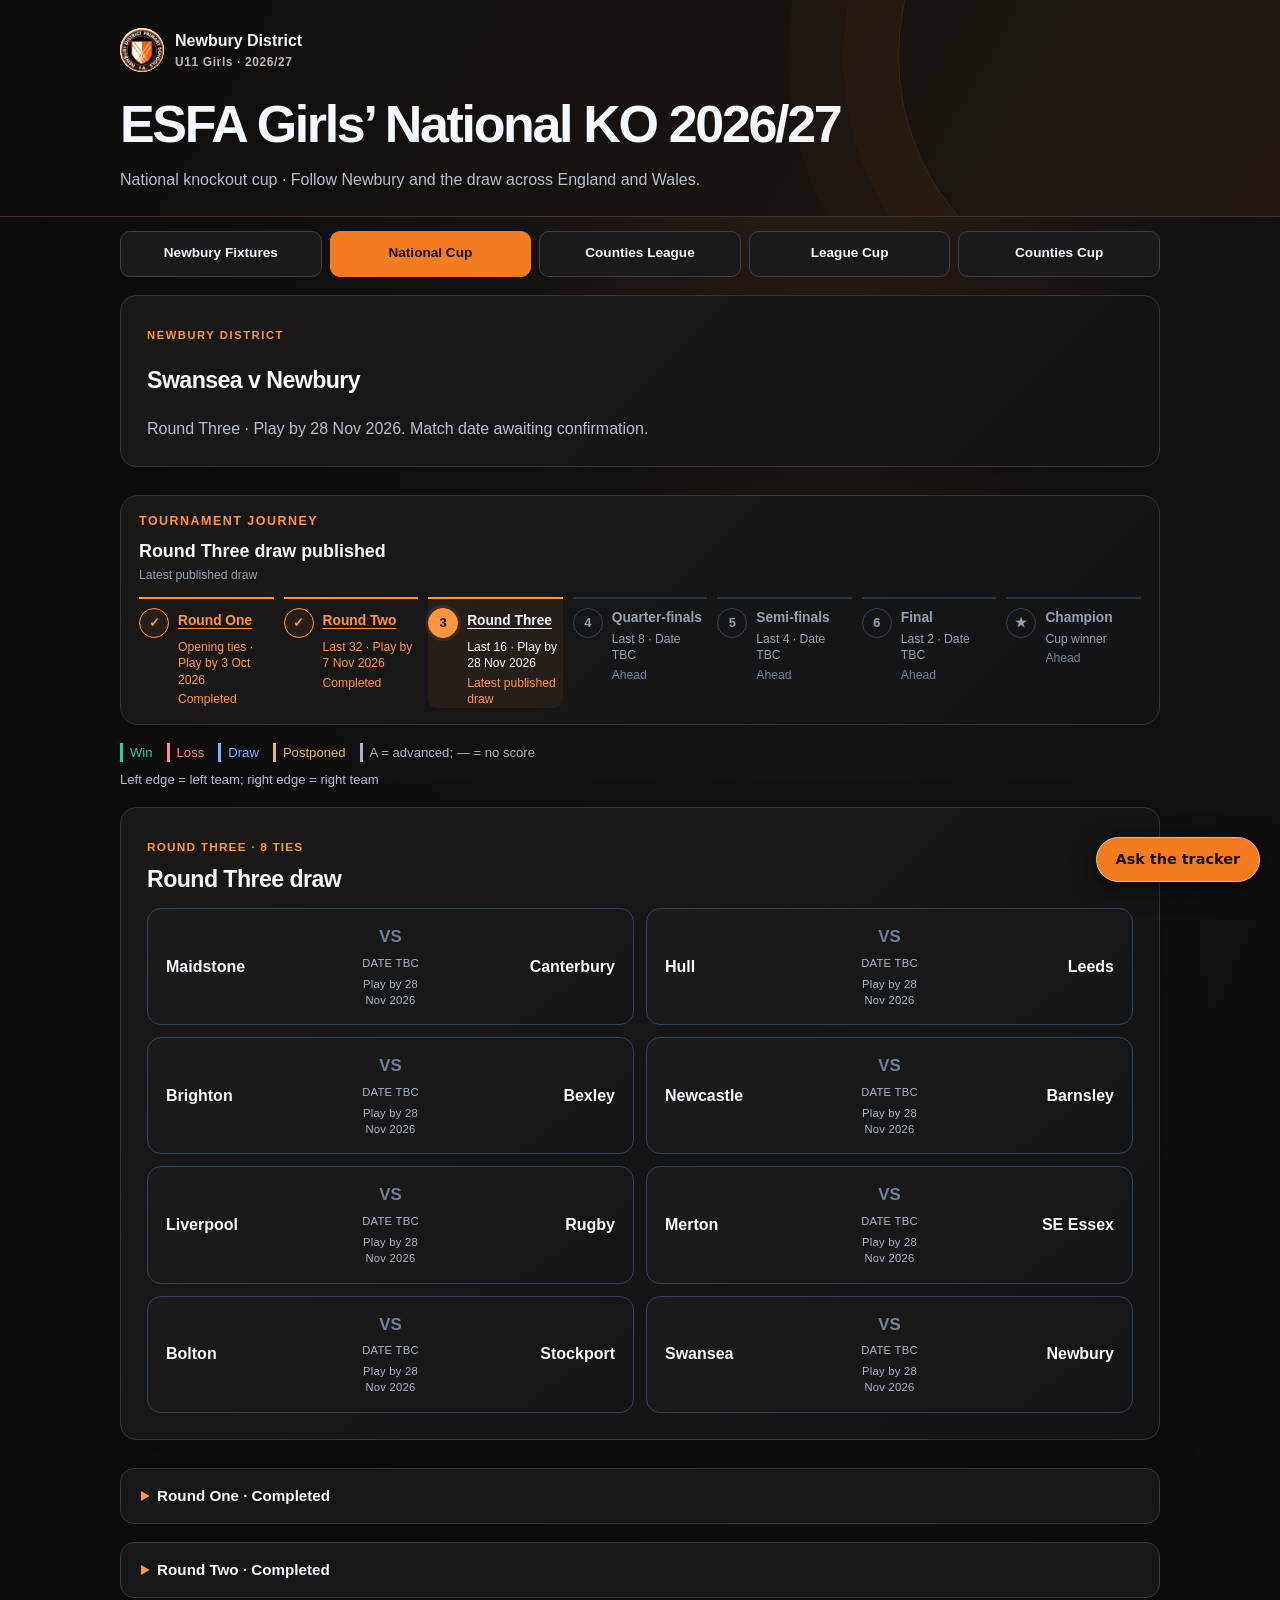
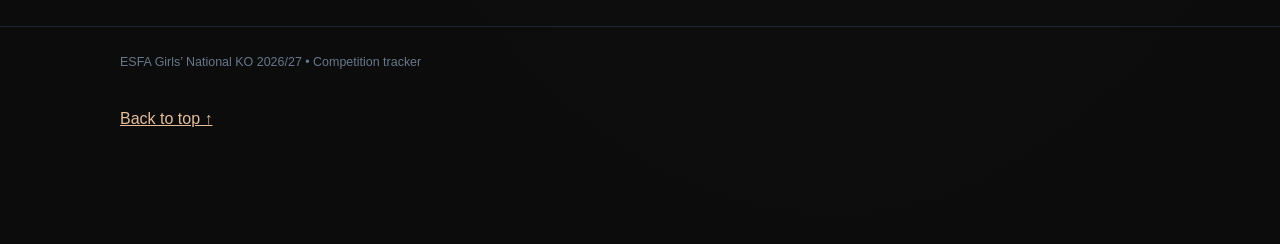
==== commit 32ff8f39: "Add Ask the tracker with deterministic fixture and result answers" ====
--- a/national-ko/index.html
+++ b/national-ko/index.html
@@ -7,7 +7,7 @@
 .round-fixture .match-date{margin-top:5px;color:#93a1b3}
 @media(max-width:700px){.round-fixture .match-teams{grid-template-columns:1fr 70px 1fr}}
 </style>
-<style>@media(max-width:650px){.competition-nav{grid-template-columns:repeat(2,minmax(0,1fr))!important}.competition-nav a{font-size:.78rem!important;padding:11px 5px!important}}</style><link rel="stylesheet" href="../competition-progress.css?v=20261121-newbury"><script defer src="../competition-progress.js?v=20261121-usability"></script><link rel="stylesheet" href="../match-outcomes.css?v=20261121-white-edges"><script src="../match-outcomes.js?v=20261121-white-edges"></script><link rel="stylesheet" href="../usability.css?v=20261121-newbury"><script defer src="../usability.js?v=20261121"></script><link rel="icon" type="image/png" href="../assets/newbury-district-crest.png"><link rel="stylesheet" href="../newbury-brand.css?v=20261121"></head>
+<style>@media(max-width:650px){.competition-nav{grid-template-columns:repeat(2,minmax(0,1fr))!important}.competition-nav a{font-size:.78rem!important;padding:11px 5px!important}}</style><link rel="stylesheet" href="../competition-progress.css?v=20261121-newbury"><script defer src="../competition-progress.js?v=20261121-usability"></script><link rel="stylesheet" href="../match-outcomes.css?v=20261121-white-edges"><script src="../match-outcomes.js?v=20261121-white-edges"></script><link rel="stylesheet" href="../usability.css?v=20261121-newbury"><script defer src="../usability.js?v=20261121"></script><link rel="icon" type="image/png" href="../assets/newbury-district-crest.png"><link rel="stylesheet" href="../newbury-brand.css?v=20261121"><link rel="stylesheet" href="../ask-tracker.css?v=20261122"><script defer src="../ask-tracker-engine.js?v=20261122"></script><script defer src="../ask-tracker.js?v=20261122"></script></head>
 <body id="top"><a class="skip-link" href="#main-content">Skip to content</a><header class="hero"><div class="wrap"><a class="club-identity" href="../newbury-fixtures/"><img src="../assets/newbury-district-crest.png" width="44" height="44" alt="Newbury District Primary Schools FA crest"><span>Newbury District<small>U11 Girls · 2026/27</small></span></a><h1>ESFA Girls’ National KO 2026/27</h1><p>National knockout cup · Follow Newbury and the draw across England and Wales.</p></div></header>
 <nav class="competition-nav" aria-label="Main navigation"><a href="../newbury-fixtures/">Newbury Fixtures</a><a href="../national-ko/" aria-current="page">National Cup</a><a href="../southern-counties-league/">Counties League</a><a href="../southern-counties-league-cup/">League Cup</a><a href="../southern-counties-cup/">Counties Cup</a></nav>
 <main class="wrap" id="main-content"><section class="model newbury-summary"><span class="kicker">NEWBURY DISTRICT</span><h2 id="newbury-national-match">Newbury’s cup route</h2><p id="newbury-national-detail">Loading the latest draw…</p></section><section class="competition-progress" data-competition-progress="national" data-progress-feed="../data.json" aria-label="Competition progress"><h2>Tournament journey</h2><p class="progress-summary">Loading…</p></section><div class="outcome-key" aria-label="Result colours"><span class="key-win">Win</span><span class="key-loss">Loss</span><span class="key-draw">Draw</span><span class="key-postponed">Postponed</span><span>A = advanced; — = no score</span><span class="key-explanation">Left edge = left team; right edge = right team</span></div><section id="round-3" class="model round-three"><div class="section-title"><div><span class="section-kicker">ROUND THREE · 8 TIES</span><h2>Round Three draw</h2></div></div><div id="round3" class="fixtures"></div></section><details class="archive-round" id="round-1"><summary>Round One · Completed</summary><section class="round-one model"><div class="section-title stacked-heading" style="display:flex;flex-direction:column;align-items:flex-start;justify-content:flex-start;gap:0;margin-bottom:18px"><span class="section-kicker" style="display:block;align-self:flex-start;padding:0;color:#ff963f;font-size:.7rem;font-weight:800;letter-spacing:.14em;text-transform:uppercase;line-height:1.4">ROUND ONE · 13 TIES</span><h2 style="display:block;align-self:flex-start;text-align:left;width:100%;margin:8px 0 0;line-height:1.2">Round One fixtures & results</h2></div><div id="fixtures" class="fixtures"></div><div class="round-byes"><span class="kicker">ROUND ONE BYES</span><p><strong>19 teams</strong> received a Round One bye and progressed directly to Round Two.</p></div></section></details><details class="archive-round" id="round-2"><summary>Round Two · Completed</summary><section class="round-two model"><div class="section-title stacked-heading" style="display:flex;flex-direction:column;align-items:flex-start;justify-content:flex-start;gap:0;margin-bottom:18px"><span class="section-kicker" style="display:block;align-self:flex-start;padding:0;color:#ff963f;font-size:.7rem;font-weight:800;letter-spacing:.14em;text-transform:uppercase;line-height:1.4">ROUND TWO · 16 TIES</span><h2 style="display:block;align-self:flex-start;text-align:left;width:100%;margin:8px 0 0;line-height:1.2">Round Two fixtures &amp; results</h2></div><div class="fixtures" id="round2"></div></section></details></main><footer><div class="wrap">ESFA Girls’ National KO 2026/27 • Competition tracker</div></footer><div class="wrap back-top"><a href="#top">Back to top ↑</a></div>
@@ -60,3 +60,4 @@
 }).catch(error=>{document.getElementById('round2').textContent=error.message});
 </script></body></html>
 
+
--- a/ask-tracker.css
+++ b/ask-tracker.css
@@ -0,0 +1,4 @@
+.ask-launch{position:fixed;right:20px;bottom:calc(18px + env(safe-area-inset-bottom));z-index:30;border:1px solid #ffb777;border-radius:28px;background:#f47c20;color:#17110b;padding:13px 19px;font:800 .9rem/1.2 system-ui,sans-serif;box-shadow:0 5px 24px #0009;cursor:pointer}
+.ask-dialog{box-sizing:border-box;width:min(600px,calc(100% - 28px));max-height:calc(100dvh - 32px);margin:auto;padding:22px;border:1px solid #645044;border-radius:18px;background:#171719;color:#f4f8fc;box-shadow:0 16px 70px #000b;overflow-y:auto;font:400 .94rem/1.5 system-ui,sans-serif;overscroll-behavior:contain}
+.ask-dialog::backdrop{background:#000b}.ask-header{display:flex;align-items:center;justify-content:space-between;gap:14px}.ask-header h2{font-size:1.3rem;margin:0}.ask-dialog button,.ask-dialog input{font:inherit}.ask-close{border:1px solid #595453;border-radius:8px;background:#252325;color:#fff;padding:7px 10px;cursor:pointer;white-space:nowrap}.ask-intro,.ask-footnote{color:#c3bdb8}.ask-intro{margin:12px 0 15px}.ask-footnote{font-size:.76rem;margin:12px 0 0}.ask-suggestions{display:flex;flex-wrap:wrap;gap:7px}.ask-suggestions button{border:1px solid #70523b;border-radius:16px;padding:6px 10px;background:#2a211b;color:#ffd1a9;font-size:.79rem;cursor:pointer}.ask-log{margin:15px 0}.ask-turn{border-top:1px solid #46403c;padding:14px 0}.ask-question-text{font-size:.88rem;color:#ffad6b;margin:0 0 8px}.ask-answer{margin:0 0 10px}.ask-answer-list{padding-left:20px;max-height:240px;overflow:auto;margin:10px 0;font-size:.86rem}.ask-answer-list li{padding:4px 0}.ask-result-link{color:#ffb777;text-underline-offset:3px}.ask-form label{display:block;margin-bottom:6px;font-size:.82rem;font-weight:700}.ask-input-row{display:flex;gap:8px}.ask-input-row input{min-width:0;flex:1;border:1px solid #786b62;border-radius:9px;background:#0c0c0d;color:#fff;padding:11px;font-size:16px}.ask-input-row button{background:#f47c20;color:#17110b;border:0;border-radius:9px;padding:10px 16px;font-weight:800;cursor:pointer}.ask-status{margin:8px 0 0;font-size:.8rem;color:#d7c1b0}.ask-dialog button:disabled{opacity:.6;cursor:wait}.ask-launch:focus-visible,.ask-dialog :focus-visible{outline:3px solid #ffb777;outline-offset:3px}body{padding-bottom:80px}body:has(.ask-dialog[open]){overflow:hidden}
+@media(max-width:500px){.ask-dialog{padding:17px;width:calc(100% - 20px);max-height:calc(100dvh - 20px)}.ask-launch{right:12px;padding:12px 15px}.ask-answer-list{max-height:180px}}
